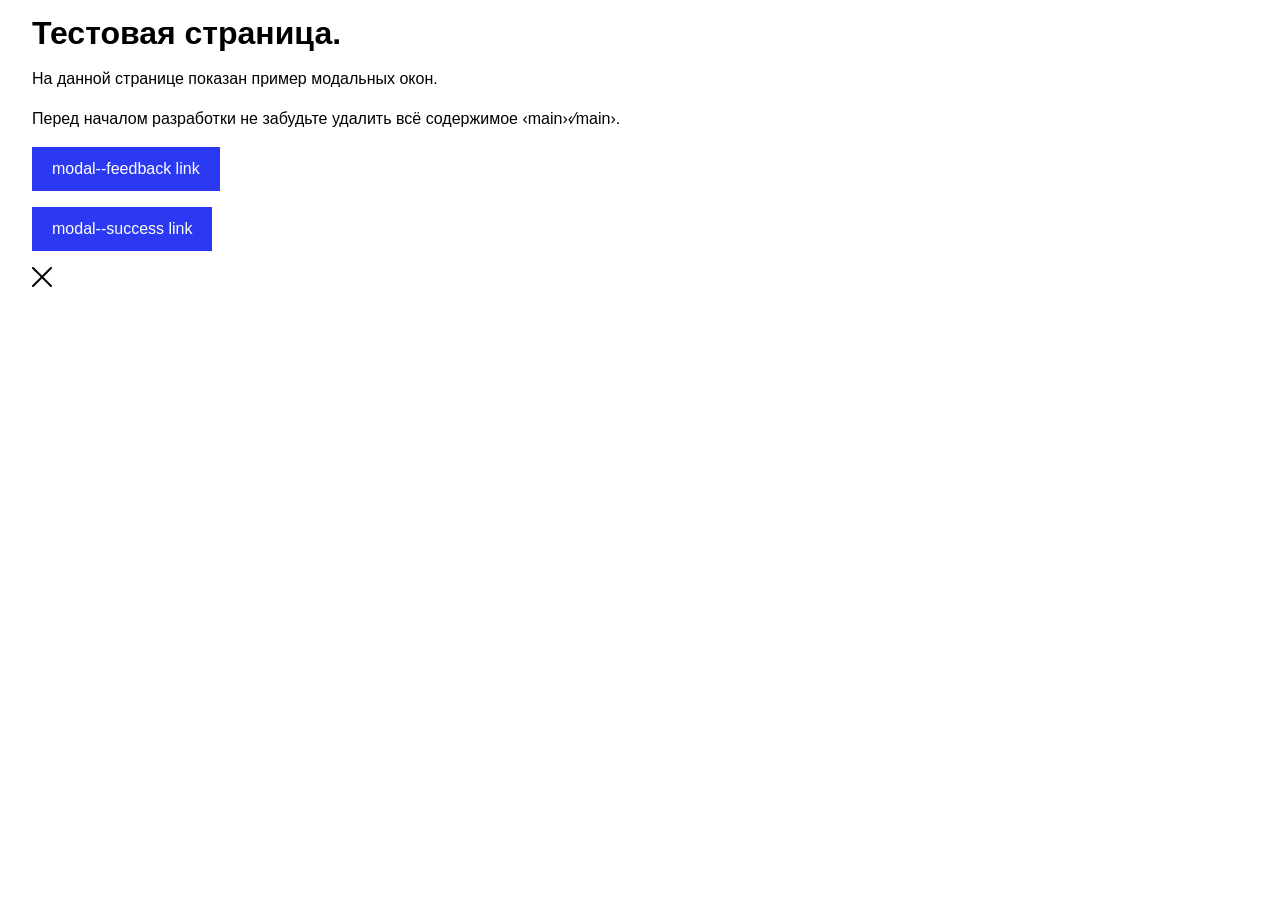
==== index.html @ ef80d6ce "Updates" ====
<!DOCTYPE html>
<html lang="ru">
  <head>
    <meta charset="UTF-8" />
    <meta http-equiv="X-UA-Compatible" content="IE=edge" />
    <meta name="viewport" content="width=device-width, initial-scale=1.0" />
    <meta name="description" content="Описание проекта">
    <title>Печатные платы и комплектующие Service Devices</title>
    <link rel="stylesheet" href="css/style.min.css">
    <link
      rel="preload"
      href="../fonts/roboto-condensed-regular.woff2"
      as="font"
      crossorigin="anonymous"
    >
    <link
      rel="preload"
      href="../fonts/roboto-condensed-bold.woff2"
      as="font"
      crossorigin="anonymous"
    >
    <link
      rel="preload"
      href="../fonts/ptmono-regular.woff2"
      as="font"
      crossorigin="anonymous"
    >
  </head>
  <body>
    <div class="wrapper">
      <header>
        <div class="container"></div>
      </header>
      <main>
        <section class="intro">
          <div class="container">
            <h1>Тестовая страница.</h1>
            <p>На данной странице показан пример модальных окон.</p>
            <p>Перед началом разработки не забудьте удалить всё содержимое &#8249;main&#8250;&#8249;&#8260;main&#8250;.</p>
            <p><a class="btn" href="#" data-open-modal="feedback">modal--feedback link</a></p>
            <p><a class="btn" href="#" data-open-modal="success">modal--success link</a></p>

            <svg
              class="icon-close"
              aria-hidden="true"
              focusable="false"
              width="20"
              height="20"
              viewBox="0 0 20 20"
              fill="currentColor"
              xmlns="http://www.w3.org/2000/svg"
              role="img"
              aria-label="Войти">
              <use href="./img/sprite.svg#icon-close"></use>
            </svg>

          </div>
        </section>
      </main>
      <footer>
        <div class="container"></div>
      </footer>
    </div>

    <!-- Модалки -->
    <div class="modal modal--preload" data-modal="feedback">
      <div class="modal__wrapper">
        <div class="modal__overlay" data-close-modal></div>
        <div class="modal__content">
          <p class="modal__description">Обычная модалка</p>
          <button class="modal__close-btn btn-reset" type="button" aria-label="Закрыть попап" data-close-modal>
            <svg width="15" height="15">
              <use xlink:href="img/sprite.svg#icon-close"></use>
            </svg>
          </button>
        </div>
      </div>
    </div>

    <div class="modal modal--preload modal--fit-content modal--no-scale" data-modal="success">
      <div class="modal__wrapper">
        <div class="modal__overlay" data-close-modal></div>
        <div class="modal__content">
          <p class="modal__description">Размер этой модалки зависит от ширины контента,<br> отключена анимация-скейл</p>
          <button class="modal__close-btn btn-reset" type="button" aria-label="Закрыть попап" data-close-modal>
            <svg width="15" height="15">
              <use xlink:href="img/sprite.svg#icon-close"></use>
            </svg>
          </button>
        </div>
      </div>
    </div>

    <script src="js/vendor.min.js"></script>
    <script src="js/main.min.js"></script>
  </body>
</html>
---- css/style.min.css ----
/*! normalize.css v8.0.1 | MIT License | github.com/necolas/normalize.css */
html{-webkit-text-size-adjust:100%}details,main{display:block}h1{margin:.67em 0;font-size:2em}hr{-webkit-box-sizing:content-box;box-sizing:content-box;height:0;overflow:visible}code,kbd,pre,samp{font-size:1em;font-family:monospace,monospace}a{background-color:transparent;color:#000;text-decoration:none}abbr[title]{-webkit-text-decoration:underline dotted;text-decoration:underline dotted;border-bottom:none}b,strong{font-weight:bolder}small{font-size:80%}sub,sup{position:relative;font-size:75%;line-height:0;vertical-align:baseline}sub{bottom:-.25em}sup{top:-.5em}img{border-style:none}button,input,optgroup,select,textarea{margin:0;font-size:100%;line-height:1.15;font-family:inherit}button,input{overflow:visible}button,select{text-transform:none}[type=button]::-moz-focus-inner,[type=reset]::-moz-focus-inner,[type=submit]::-moz-focus-inner,button::-moz-focus-inner{padding:0;border-style:none}[type=button]:-moz-focusring,[type=reset]:-moz-focusring,[type=submit]:-moz-focusring,button:-moz-focusring{outline:1px dotted ButtonText}fieldset{padding:.35em .75em .625em}legend{display:table;max-width:100%;color:inherit;white-space:normal}progress{vertical-align:baseline}textarea{overflow:auto;resize:none}[type=checkbox],[type=radio],legend{-webkit-box-sizing:border-box;box-sizing:border-box;padding:0}[type=number]::-webkit-inner-spin-button,[type=number]::-webkit-outer-spin-button{height:auto}[type=search]{outline-offset:-2px;-webkit-appearance:textfield}[type=search]::-webkit-search-decoration{-webkit-appearance:none}::-webkit-file-upload-button{font:inherit;-webkit-appearance:button}summary{display:list-item}.custom-select__text br,[hidden],template{display:none}:root{--color-alice-blue:#f2f5f7;--color-alice-blue2:#f2f5f6;--color-alice-blue3:#f8fdff;--color-whisper:#ebebeb;--color-deep-sky-blue:#00b2ff;--color-deep-sky-blue2:#00B3FF;--color-pacific-blue:#019BDF;--color-cerulean:#026593;--color-black-pearl:#041827}@font-face{font-style:normal;font-weight:400;font-family:"";font-display:swap;src:url(../fonts/.woff2) format("woff2")}@font-face{font-family:"Roboto Condensed";font-style:normal;font-weight:400;font-display:swap;src:url(../fonts/roboto-condensed-regular.woff2) format("woff2"),url(../fonts/roboto-condensed-regular.woff) format("woff")}@font-face{font-family:"Roboto Condensed";font-style:normal;font-weight:700;font-display:swap;src:url(../fonts/roboto-condensed-bold.woff2) format("woff2"),url(../fonts/roboto-condensed-bold.woff) format("woff")}@font-face{font-family:"PTMono";font-style:normal;font-weight:400;font-display:swap;src:url(../fonts/ptmono-regular.woff2) format("woff2"),url(../fonts/ptmono-regular.woff) format("woff")}*,::after,::before{-webkit-box-sizing:border-box;box-sizing:border-box}body,html{margin:0;padding:0;min-height:100vh}html{font-style:normal;font-weight:400;font-size:16px;line-height:24px;font-family:"Placeholder","Arial",sans-serif;color:#000;-webkit-font-smoothing:antialiased;-moz-osx-font-smoothing:grayscale;text-rendering:optimizeLegibility}body{width:100%;height:100%;background-color:#fff}img,video{display:block;max-width:100%;height:auto}input:-webkit-autofill{-webkit-box-shadow:inset 0 0 0 1000px #fff;box-shadow:inset 0 0 0 1000px #fff;-webkit-text-fill-color:#000}input,select,textarea{border-radius:0}input::-webkit-input-placeholder,textarea::-webkit-input-placeholder{opacity:1}input::-moz-placeholder,textarea::-moz-placeholder{opacity:1}input:-ms-input-placeholder,textarea:-ms-input-placeholder{opacity:1}input::-ms-input-placeholder,textarea::-ms-input-placeholder{opacity:1}input::placeholder,textarea::placeholder{opacity:1}input:invalid,textarea:invalid{-webkit-box-shadow:none;box-shadow:none}input::-ms-clear,input::-ms-reveal{display:none}input[type=search]::-webkit-search-cancel-button,input[type=search]::-webkit-search-decoration,input[type=search]::-webkit-search-results-button,input[type=search]::-webkit-search-results-decoration{-webkit-appearance:none;appearance:none}input::-webkit-inner-spin-button,input::-webkit-outer-spin-button{margin:0;-webkit-appearance:none;appearance:none}input[type=number]{-webkit-appearance:textfield;-moz-appearance:textfield;appearance:textfield}input:matches([type=email],[type=number],[type=password],[type=search],[type=tel],[type=text],[type=url]),select,textarea{-webkit-appearance:none;-moz-appearance:none;appearance:none}[type=button],[type=reset],[type=submit],button{-webkit-appearance:none;-moz-appearance:none;appearance:none}.wrapper{position:relative;display:-webkit-box;display:-ms-flexbox;display:flex;-webkit-box-orient:vertical;-webkit-box-direction:normal;-ms-flex-direction:column;flex-direction:column;min-height:100vh;min-height:calc(100*var(--vh, 1vh))}.wrapper .footer,.wrapper .header{-ms-flex-negative:0;flex-shrink:0}.wrapper main{-webkit-box-flex:1;-ms-flex-positive:1;flex-grow:1}.rouble{font-family:"Rouble","Arial",sans-serif;text-transform:lowercase!important;font-weight:400!important}.custom-select select,.visually-hidden{position:absolute;width:1px;height:1px;margin:-1px;padding:0;overflow:hidden;white-space:nowrap;border:0;clip:rect(0 0 0 0);-webkit-clip-path:inset(100%);clip-path:inset(100%)}.scroll-lock-ios{position:fixed;overflow:hidden}.scroll-lock{overflow:hidden}.no-scrollbar{-ms-overflow-style:none;scrollbar-width:none}.modal::-webkit-scrollbar,.no-scrollbar::-webkit-scrollbar{display:none}.no-transition{-webkit-transition:none!important;-o-transition:none!important;transition:none!important}.js-focus-visible :focus:not(.focus-visible){outline:0}.container{width:100%;max-width:1920px;margin:0 auto;padding:0 40px}.btn{display:-webkit-inline-box;display:-ms-inline-flexbox;display:inline-flex;padding:10px 20px;color:#fff;background-color:#2c39f2;border:0;cursor:pointer;-webkit-transition:opacity .3s ease;-o-transition:opacity .3s ease;transition:opacity .3s ease}.btn--red{background-color:#ff1553}.btn:disabled{opacity:.5;pointer-events:none}.btn.focus-visible:focus{opacity:.8}.custom-input label,.custom-textarea label,.modal{display:-webkit-box;display:-ms-flexbox;display:flex}.modal{position:fixed;top:0;right:0;bottom:0;left:0;z-index:1000;-webkit-box-orient:vertical;-webkit-box-direction:normal;-ms-flex-direction:column;flex-direction:column;overflow-y:auto;-webkit-overflow-scrolling:touch;background-color:rgba(0,0,0,.8);-webkit-transform:scale(1.2);-ms-transform:scale(1.2);transform:scale(1.2);visibility:hidden;opacity:0;-webkit-transition:opacity .6s cubic-bezier(.55,0,.1,1),visibility .6s cubic-bezier(.55,0,.1,1),-webkit-transform .6s cubic-bezier(.55,0,.1,1);-o-transition:opacity .6s cubic-bezier(.55,0,.1,1),transform .6s cubic-bezier(.55,0,.1,1),visibility .6s cubic-bezier(.55,0,.1,1);transition:opacity .6s cubic-bezier(.55,0,.1,1),transform .6s cubic-bezier(.55,0,.1,1),visibility .6s cubic-bezier(.55,0,.1,1);transition:opacity .6s cubic-bezier(.55,0,.1,1),transform .6s cubic-bezier(.55,0,.1,1),visibility .6s cubic-bezier(.55,0,.1,1),-webkit-transform .6s cubic-bezier(.55,0,.1,1);pointer-events:none;-ms-overflow-style:none;scrollbar-width:none}.modal__wrapper{position:relative;display:-webkit-box;display:-ms-flexbox;display:flex;-ms-flex-negative:0;flex-shrink:0;-webkit-box-pack:center;-ms-flex-pack:center;justify-content:center;-webkit-box-align:center;-ms-flex-align:center;align-items:center;width:100%;min-height:100%;padding:60px 40px}.modal__overlay{position:absolute;top:0;left:0;width:100%;height:100%;cursor:pointer}.modal__content{position:relative;width:600px;padding:40px;background-color:#fff}.modal__close-btn{position:absolute;top:22px;right:22px;z-index:1;width:40px;height:40px;padding:0;background:0 0;border:0;cursor:pointer}.modal--responsive .modal__content{width:100%}.modal--fit-content .modal__content{width:auto}.modal--no-scale{-webkit-transform:none;-ms-transform:none;transform:none}.modal--preload{-webkit-transition:none;-o-transition:none;transition:none}.modal.is-active{-webkit-transform:scale(1);-ms-transform:scale(1);transform:scale(1);visibility:visible;opacity:1;pointer-events:auto}.custom-input,.custom-textarea{position:relative;display:-webkit-box;display:-ms-flexbox;display:flex;width:530px;padding:14px 0 28px}.custom-input label,.custom-textarea label{-webkit-box-align:center;-ms-flex-align:center;align-items:center;width:100%}.custom-input label input,.custom-input label textarea,.custom-textarea label input,.custom-textarea label textarea{-webkit-box-flex:1;-ms-flex-positive:1;flex-grow:1;max-width:300px;min-height:48px;margin-left:auto;padding:10px;border:2px solid rgba(0,0,0,.2);border-radius:5px;outline:0;-webkit-transition:border .3s ease;-o-transition:border .3s ease;transition:border .3s ease}.custom-input label input:hover,.custom-input label textarea:hover,.custom-textarea label input:hover,.custom-textarea label textarea:hover{border:2px solid rgba(0,0,0,.5)}.custom-input label input:focus,.custom-input label textarea:focus,.custom-textarea label input:focus,.custom-textarea label textarea:focus{border:2px solid rgba(0,0,0,.8)}.custom-input__error,.custom-textarea__error{position:absolute;right:0;bottom:35px;color:#ff1553;opacity:0;-webkit-transition:opacity .3s ease;-o-transition:opacity .3s ease;transition:opacity .3s ease}.custom-input.is-invalid input,.custom-input.is-invalid textarea,.custom-textarea.is-invalid input,.custom-textarea.is-invalid textarea{border:2px solid #ff1553}.custom-input.is-invalid input:focus,.custom-input.is-invalid input:hover,.custom-input.is-invalid textarea:focus,.custom-input.is-invalid textarea:hover,.custom-textarea.is-invalid input:focus,.custom-textarea.is-invalid input:hover,.custom-textarea.is-invalid textarea:focus,.custom-textarea.is-invalid textarea:hover{border:2px solid rgba(255,21,83,.5)}.custom-input.is-valid input,.custom-textarea.is-valid input{border:2px solid #22b259}.custom-input.is-valid input:focus,.custom-input.is-valid input:hover,.custom-textarea.is-valid input:focus,.custom-textarea.is-valid input:hover{border:2px solid rgba(34,178,89,.5)}.custom-input .input-message,.custom-textarea .input-message{position:absolute;right:0;bottom:-5px}.custom-input .input-message.is-invalid,.custom-textarea .input-message.is-invalid{color:red}.custom-input .input-message.is-valid,.custom-textarea .input-message.is-valid{color:#15ab07}.custom-toggle{position:relative;font-size:18px;line-height:27px;font-weight:300;display:-webkit-box;display:-ms-flexbox;display:flex;width:500px;padding:14px 0 10px 36px}.custom-toggle:last-of-type{padding:14px 0 58px 36px}.custom-toggle input{position:absolute;width:1px;height:1px;margin:-1px;clip:rect(0 0 0 0)}.custom-toggle label{position:relative;padding-left:52px;cursor:pointer}.custom-toggle label span{margin-bottom:0;margin-left:0}.custom-toggle--checkbox .custom-toggle__icon,.custom-toggle--radio .custom-toggle__icon{position:absolute;top:0;left:0;width:28px;height:28px;border:1.5px solid #2c39f2;-webkit-transition:border .3s ease;-o-transition:border .3s ease;transition:border .3s ease}.custom-toggle--checkbox .custom-toggle__icon::before,.custom-toggle--radio .custom-toggle__icon::before{content:"";position:absolute;top:50%;left:50%;width:20px;height:20px;-webkit-transform:translate(-50%,-50%);-ms-transform:translate(-50%,-50%);transform:translate(-50%,-50%)}.custom-toggle--checkbox .custom-toggle__icon::before{background-color:transparent;-webkit-transition:background-color .3s ease;-o-transition:background-color .3s ease;transition:background-color .3s ease}.custom-toggle--radio .custom-toggle__icon{border:1px solid #2c39f2;border-radius:50%}.custom-toggle--radio .custom-toggle__icon::before{color:transparent;border-radius:50%;-webkit-transition:color .3s ease;-o-transition:color .3s ease;transition:color .3s ease}.custom-toggle input:checked+.custom-toggle__icon{border:1.5px solid #2c39f2}.custom-toggle input:checked+.custom-toggle__icon::before{background-color:#2c39f2}.custom-toggle.is-invalid label span{color:#ff1553}.custom-toggle .input-message{position:absolute;right:0;bottom:-5px}.custom-toggle .input-message.is-invalid{color:red}.custom-toggle .input-message.is-valid{color:#15ab07}.custom-select{position:relative;width:300px;padding:14px 0 28px;margin:0 0 44px}.custom-select__label,.custom-select__placeholder{position:absolute;top:50%;left:10px;-webkit-transform:translateY(-50%);-ms-transform:translateY(-50%);transform:translateY(-50%);-webkit-transition:opacity .3s ease,-webkit-transform .3s ease;-o-transition:transform .3s ease,opacity .3s ease;transition:transform .3s ease,opacity .3s ease;transition:transform .3s ease,opacity .3s ease,-webkit-transform .3s ease;pointer-events:none}.custom-select__button{display:-webkit-box;display:-ms-flexbox;display:flex;-webkit-box-align:center;-ms-flex-align:center;align-items:center;width:100%;height:48px;padding:5px 10px;background-color:transparent;border:2px solid rgba(0,0,0,.2);border-radius:5px;outline:0;cursor:pointer;-webkit-transition:border .3s ease;-o-transition:border .3s ease;transition:border .3s ease}.custom-select__button:hover{border:2px solid rgba(0,0,0,.5)}.custom-select__button:focus{border:2px solid rgba(0,0,0,.8)}.custom-select__button:disabled{pointer-events:none;opacity:.3}.custom-select__list{position:absolute;bottom:10px;z-index:1;width:100%;max-height:100px;margin:0;padding:0;overflow-y:auto;list-style:none;background-color:#fff;border:2px solid #000;-webkit-transform:translateY(100%);-ms-transform:translateY(100%);transform:translateY(100%);visibility:hidden;opacity:0;-webkit-transition:visibility .3s ease,opacity .3s ease;-o-transition:visibility .3s ease,opacity .3s ease;transition:visibility .3s ease,opacity .3s ease}.custom-select__item{padding:5px;outline:0;cursor:pointer;-webkit-transition:background-color .3s ease;-o-transition:background-color .3s ease;transition:background-color .3s ease}.custom-select__item[aria-selected=true]{background-color:rgba(0,0,0,.2)}.custom-select__item[aria-selected=true].focus-visible:focus{background-color:rgba(0,0,0,.2)}.custom-select__item.focus-visible:focus{background-color:rgba(0,0,0,.4)}.custom-select__error{position:absolute;bottom:-15px;left:0;color:#ff1553;opacity:0;-webkit-transition:opacity .1s ease;-o-transition:opacity .1s ease;transition:opacity .1s ease}.custom-select__text{font-size:20px;line-height:24px;-ms-flex-negative:0;flex-shrink:0;width:80%;overflow:hidden;text-align:left;white-space:nowrap;-o-text-overflow:ellipsis;text-overflow:ellipsis;opacity:0;-webkit-transition:opacity .3s ease .1s;-o-transition:opacity .3s ease .1s;transition:opacity .3s ease .1s}.custom-select__icon{-ms-flex-negative:0;flex-shrink:0;width:20px;height:10px;margin-left:auto;background-color:#000;-webkit-transition:-webkit-transform .3s ease;-o-transition:transform .3s ease;transition:transform .3s ease;transition:transform .3s ease,-webkit-transform .3s ease;-webkit-clip-path:polygon(100% 0,100% 20%,50% 100%,0 20%,0 0,50% 80%);clip-path:polygon(100% 0,100% 20%,50% 100%,0 20%,0 0,50% 80%)}.custom-select.is-disabled{pointer-events:none}.custom-select.is-disabled .custom-select__list{display:none}.custom-select.open-up .custom-select__list{bottom:auto;top:0;-webkit-transform:translateY(calc(-100% + 10px));-ms-transform:translateY(calc(-100% + 10px));transform:translateY(calc(-100% + 10px))}.custom-select.is-open .custom-select__list{visibility:visible;opacity:1}.custom-select.is-open .custom-select__icon{-webkit-transform:rotate(180deg);-ms-transform:rotate(180deg);transform:rotate(180deg)}.custom-select.is-open .custom-select__label{opacity:0}.custom-select.not-empty .custom-select__text{opacity:1}.custom-select.not-empty .custom-select__label,.custom-select.not-empty .custom-select__placeholder{opacity:0}.custom-select.is-invalid .custom-select__error{opacity:1}.custom-select.is-invalid .custom-select__button{border:2px solid #ff1553}.custom-select.is-invalid .custom-select__button:focus,.custom-select.is-invalid .custom-select__button:hover{border:2px solid rgba(255,21,83,.5)}.custom-select--placeholder .custom-select__label,.custom-select.slide-up.is-open .custom-select__label,.custom-select.slide-up.not-empty .custom-select__label{-webkit-transform:translateY(calc(-50% - 40px));-ms-transform:translateY(calc(-50% - 40px));transform:translateY(calc(-50% - 40px));opacity:1}.custom-select--placeholder.is-open .custom-select__label,.custom-select--placeholder.not-empty .custom-select__label,.custom-select.slide-up.is-open .custom-select__text,.custom-select.slide-up.not-empty .custom-select__text{opacity:1}.custom-select .input-message{position:absolute;right:0;bottom:-5px}.custom-select .input-message.is-invalid{color:red}.custom-select .input-message.is-valid{color:#15ab07}@media (max-width:1439px){.container{padding:0 32px}}@media (max-width:1023px){.container{padding:0 24px}}@media (max-width:767px){.container{padding:0 16px}.modal__wrapper{padding:60px 16px}.modal__content{width:100%;padding:20px}.modal--fit-content .modal__content{width:100%}}@media screen and (max-width:767px){.custom-input,.custom-textarea{padding:4px 0 48px;width:100%}.custom-input label,.custom-textarea label{-webkit-box-align:start;-ms-flex-align:start;align-items:flex-start;-webkit-box-orient:vertical;-webkit-box-direction:normal;-ms-flex-direction:column;flex-direction:column}.custom-input label input,.custom-input label textarea,.custom-textarea label input,.custom-textarea label textarea{max-width:unset;width:100%}.custom-input__label,.custom-textarea__label{margin:0 0 18px}.custom-input__error,.custom-textarea__error{bottom:20px}.custom-toggle{padding:14px 0 10px;width:100%}.custom-toggle:last-of-type{padding:14px 0 58px}.custom-select{padding:4px 0 14px;width:100%}.custom-select__label,.custom-select__placeholder{-webkit-transform:translateY(calc(-50% - 5px));-ms-transform:translateY(calc(-50% - 5px));transform:translateY(calc(-50% - 5px))}}@media (hover:hover){.btn:hover:not(.focus-visible){opacity:.8}.custom-select__item[aria-selected=true]:hover:not(.focus-visible){background-color:rgba(0,0,0,.2)}.custom-select__item:hover:not(.focus-visible){background-color:rgba(0,0,0,.4)}}
/*# sourceMappingURL=style.min.css.map */
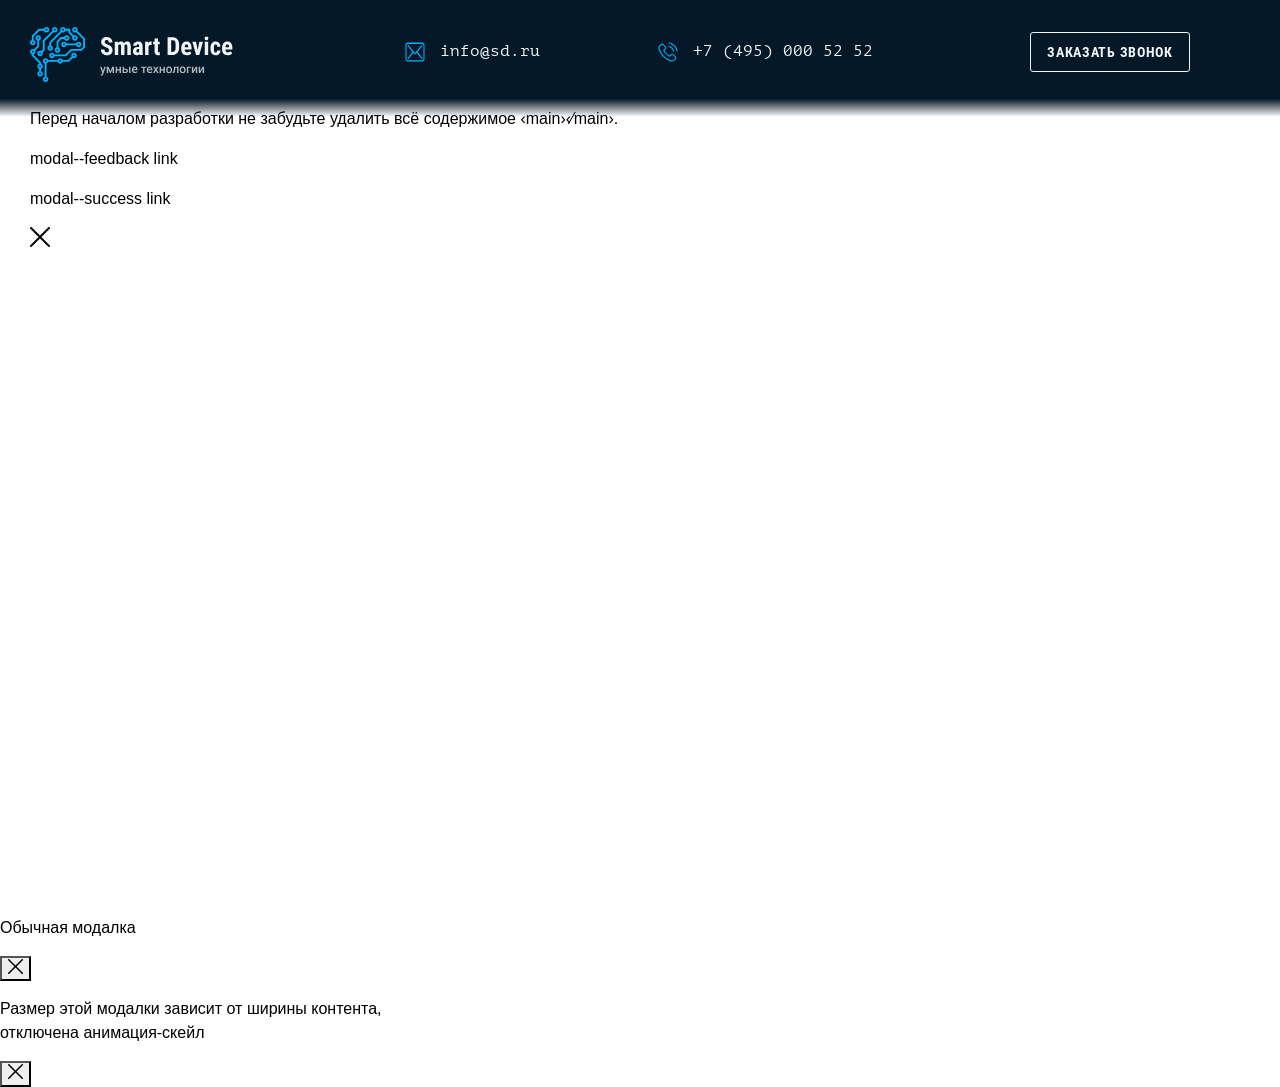
==== commit d8242d9f: "Updates" ====
--- a/index.html
+++ b/index.html
@@ -1,9 +1,9 @@
 <!DOCTYPE html>
 <html lang="ru">
   <head>
-    <meta charset="UTF-8" />
-    <meta http-equiv="X-UA-Compatible" content="IE=edge" />
-    <meta name="viewport" content="width=device-width, initial-scale=1.0" />
+    <meta charset="UTF-8" >
+    <meta http-equiv="X-UA-Compatible" content="IE=edge" >
+    <meta name="viewport" content="width=device-width, initial-scale=1.0" >
     <meta name="description" content="Описание проекта">
     <title>Печатные платы и комплектующие Service Devices</title>
     <link rel="stylesheet" href="css/style.min.css">
@@ -28,9 +28,46 @@
   </head>
   <body>
     <div class="wrapper">
-      <header>
-        <div class="container"></div>
+      <header class="header">
+        <div class="header__wrapper container">
+          <a class="header__logo-link" href="index.html">
+            <picture>
+              <source media="(min-width: 768px)" srcset="./img/logo/logo-tablet.svg">
+              <img class="header__image" src="./img/logo/logo-mobile.svg" width="35" height="35" alt="Логотип компании электронных комплектующих Smart Device.">
+            </picture>
+          </a>
+
+          <nav class="header__menu menu">
+            <ul class="menu__list">
+              <li class="menu__item">
+                <a class="menu__link link link--header" href="mailto:info@sd.ru">
+                  <svg class="menu__icon-email" width="20" height="20">
+                    <use xlink:href="img/sprite.svg#icon-email"></use>
+                  </svg>
+
+                  <span class="menu__link-text">info@sd.ru</span>
+                </a>
+              </li>
+              <li class="menu__item">
+                <a class="menu__link link link--header" href="tel:+7(495)0005252">
+                  <svg class="menu__icon-phone" width="20" height="20">
+                    <use xlink:href="img/sprite.svg#icon-phone"></use>
+                  </svg>
+
+                  <span class="menu__link-text">+7 (495) 000 52 52</span>
+                </a>
+              </li>
+            </ul>
+          </nav>
+
+          <button class="header__button button button--header" type="button">
+            <span class="header__button-text">Заказать звонок</span>
+          </button>
+        </div>
       </header>
+
+
+
       <main>
         <section class="intro">
           <div class="container">
--- a/css/style.min.css
+++ b/css/style.min.css
@@ -1,3 +1,3 @@
 /*! normalize.css v8.0.1 | MIT License | github.com/necolas/normalize.css */
-html{-webkit-text-size-adjust:100%}details,main{display:block}h1{margin:.67em 0;font-size:2em}hr{-webkit-box-sizing:content-box;box-sizing:content-box;height:0;overflow:visible}code,kbd,pre,samp{font-size:1em;font-family:monospace,monospace}a{background-color:transparent;color:#000;text-decoration:none}abbr[title]{-webkit-text-decoration:underline dotted;text-decoration:underline dotted;border-bottom:none}b,strong{font-weight:bolder}small{font-size:80%}sub,sup{position:relative;font-size:75%;line-height:0;vertical-align:baseline}sub{bottom:-.25em}sup{top:-.5em}img{border-style:none}button,input,optgroup,select,textarea{margin:0;font-size:100%;line-height:1.15;font-family:inherit}button,input{overflow:visible}button,select{text-transform:none}[type=button]::-moz-focus-inner,[type=reset]::-moz-focus-inner,[type=submit]::-moz-focus-inner,button::-moz-focus-inner{padding:0;border-style:none}[type=button]:-moz-focusring,[type=reset]:-moz-focusring,[type=submit]:-moz-focusring,button:-moz-focusring{outline:1px dotted ButtonText}fieldset{padding:.35em .75em .625em}legend{display:table;max-width:100%;color:inherit;white-space:normal}progress{vertical-align:baseline}textarea{overflow:auto;resize:none}[type=checkbox],[type=radio],legend{-webkit-box-sizing:border-box;box-sizing:border-box;padding:0}[type=number]::-webkit-inner-spin-button,[type=number]::-webkit-outer-spin-button{height:auto}[type=search]{outline-offset:-2px;-webkit-appearance:textfield}[type=search]::-webkit-search-decoration{-webkit-appearance:none}::-webkit-file-upload-button{font:inherit;-webkit-appearance:button}summary{display:list-item}.custom-select__text br,[hidden],template{display:none}:root{--color-alice-blue:#f2f5f7;--color-alice-blue2:#f2f5f6;--color-alice-blue3:#f8fdff;--color-whisper:#ebebeb;--color-deep-sky-blue:#00b2ff;--color-deep-sky-blue2:#00B3FF;--color-pacific-blue:#019BDF;--color-cerulean:#026593;--color-black-pearl:#041827}@font-face{font-style:normal;font-weight:400;font-family:"";font-display:swap;src:url(../fonts/.woff2) format("woff2")}@font-face{font-family:"Roboto Condensed";font-style:normal;font-weight:400;font-display:swap;src:url(../fonts/roboto-condensed-regular.woff2) format("woff2"),url(../fonts/roboto-condensed-regular.woff) format("woff")}@font-face{font-family:"Roboto Condensed";font-style:normal;font-weight:700;font-display:swap;src:url(../fonts/roboto-condensed-bold.woff2) format("woff2"),url(../fonts/roboto-condensed-bold.woff) format("woff")}@font-face{font-family:"PTMono";font-style:normal;font-weight:400;font-display:swap;src:url(../fonts/ptmono-regular.woff2) format("woff2"),url(../fonts/ptmono-regular.woff) format("woff")}*,::after,::before{-webkit-box-sizing:border-box;box-sizing:border-box}body,html{margin:0;padding:0;min-height:100vh}html{font-style:normal;font-weight:400;font-size:16px;line-height:24px;font-family:"Placeholder","Arial",sans-serif;color:#000;-webkit-font-smoothing:antialiased;-moz-osx-font-smoothing:grayscale;text-rendering:optimizeLegibility}body{width:100%;height:100%;background-color:#fff}img,video{display:block;max-width:100%;height:auto}input:-webkit-autofill{-webkit-box-shadow:inset 0 0 0 1000px #fff;box-shadow:inset 0 0 0 1000px #fff;-webkit-text-fill-color:#000}input,select,textarea{border-radius:0}input::-webkit-input-placeholder,textarea::-webkit-input-placeholder{opacity:1}input::-moz-placeholder,textarea::-moz-placeholder{opacity:1}input:-ms-input-placeholder,textarea:-ms-input-placeholder{opacity:1}input::-ms-input-placeholder,textarea::-ms-input-placeholder{opacity:1}input::placeholder,textarea::placeholder{opacity:1}input:invalid,textarea:invalid{-webkit-box-shadow:none;box-shadow:none}input::-ms-clear,input::-ms-reveal{display:none}input[type=search]::-webkit-search-cancel-button,input[type=search]::-webkit-search-decoration,input[type=search]::-webkit-search-results-button,input[type=search]::-webkit-search-results-decoration{-webkit-appearance:none;appearance:none}input::-webkit-inner-spin-button,input::-webkit-outer-spin-button{margin:0;-webkit-appearance:none;appearance:none}input[type=number]{-webkit-appearance:textfield;-moz-appearance:textfield;appearance:textfield}input:matches([type=email],[type=number],[type=password],[type=search],[type=tel],[type=text],[type=url]),select,textarea{-webkit-appearance:none;-moz-appearance:none;appearance:none}[type=button],[type=reset],[type=submit],button{-webkit-appearance:none;-moz-appearance:none;appearance:none}.wrapper{position:relative;display:-webkit-box;display:-ms-flexbox;display:flex;-webkit-box-orient:vertical;-webkit-box-direction:normal;-ms-flex-direction:column;flex-direction:column;min-height:100vh;min-height:calc(100*var(--vh, 1vh))}.wrapper .footer,.wrapper .header{-ms-flex-negative:0;flex-shrink:0}.wrapper main{-webkit-box-flex:1;-ms-flex-positive:1;flex-grow:1}.rouble{font-family:"Rouble","Arial",sans-serif;text-transform:lowercase!important;font-weight:400!important}.custom-select select,.visually-hidden{position:absolute;width:1px;height:1px;margin:-1px;padding:0;overflow:hidden;white-space:nowrap;border:0;clip:rect(0 0 0 0);-webkit-clip-path:inset(100%);clip-path:inset(100%)}.scroll-lock-ios{position:fixed;overflow:hidden}.scroll-lock{overflow:hidden}.no-scrollbar{-ms-overflow-style:none;scrollbar-width:none}.modal::-webkit-scrollbar,.no-scrollbar::-webkit-scrollbar{display:none}.no-transition{-webkit-transition:none!important;-o-transition:none!important;transition:none!important}.js-focus-visible :focus:not(.focus-visible){outline:0}.container{width:100%;max-width:1920px;margin:0 auto;padding:0 40px}.btn{display:-webkit-inline-box;display:-ms-inline-flexbox;display:inline-flex;padding:10px 20px;color:#fff;background-color:#2c39f2;border:0;cursor:pointer;-webkit-transition:opacity .3s ease;-o-transition:opacity .3s ease;transition:opacity .3s ease}.btn--red{background-color:#ff1553}.btn:disabled{opacity:.5;pointer-events:none}.btn.focus-visible:focus{opacity:.8}.custom-input label,.custom-textarea label,.modal{display:-webkit-box;display:-ms-flexbox;display:flex}.modal{position:fixed;top:0;right:0;bottom:0;left:0;z-index:1000;-webkit-box-orient:vertical;-webkit-box-direction:normal;-ms-flex-direction:column;flex-direction:column;overflow-y:auto;-webkit-overflow-scrolling:touch;background-color:rgba(0,0,0,.8);-webkit-transform:scale(1.2);-ms-transform:scale(1.2);transform:scale(1.2);visibility:hidden;opacity:0;-webkit-transition:opacity .6s cubic-bezier(.55,0,.1,1),visibility .6s cubic-bezier(.55,0,.1,1),-webkit-transform .6s cubic-bezier(.55,0,.1,1);-o-transition:opacity .6s cubic-bezier(.55,0,.1,1),transform .6s cubic-bezier(.55,0,.1,1),visibility .6s cubic-bezier(.55,0,.1,1);transition:opacity .6s cubic-bezier(.55,0,.1,1),transform .6s cubic-bezier(.55,0,.1,1),visibility .6s cubic-bezier(.55,0,.1,1);transition:opacity .6s cubic-bezier(.55,0,.1,1),transform .6s cubic-bezier(.55,0,.1,1),visibility .6s cubic-bezier(.55,0,.1,1),-webkit-transform .6s cubic-bezier(.55,0,.1,1);pointer-events:none;-ms-overflow-style:none;scrollbar-width:none}.modal__wrapper{position:relative;display:-webkit-box;display:-ms-flexbox;display:flex;-ms-flex-negative:0;flex-shrink:0;-webkit-box-pack:center;-ms-flex-pack:center;justify-content:center;-webkit-box-align:center;-ms-flex-align:center;align-items:center;width:100%;min-height:100%;padding:60px 40px}.modal__overlay{position:absolute;top:0;left:0;width:100%;height:100%;cursor:pointer}.modal__content{position:relative;width:600px;padding:40px;background-color:#fff}.modal__close-btn{position:absolute;top:22px;right:22px;z-index:1;width:40px;height:40px;padding:0;background:0 0;border:0;cursor:pointer}.modal--responsive .modal__content{width:100%}.modal--fit-content .modal__content{width:auto}.modal--no-scale{-webkit-transform:none;-ms-transform:none;transform:none}.modal--preload{-webkit-transition:none;-o-transition:none;transition:none}.modal.is-active{-webkit-transform:scale(1);-ms-transform:scale(1);transform:scale(1);visibility:visible;opacity:1;pointer-events:auto}.custom-input,.custom-textarea{position:relative;display:-webkit-box;display:-ms-flexbox;display:flex;width:530px;padding:14px 0 28px}.custom-input label,.custom-textarea label{-webkit-box-align:center;-ms-flex-align:center;align-items:center;width:100%}.custom-input label input,.custom-input label textarea,.custom-textarea label input,.custom-textarea label textarea{-webkit-box-flex:1;-ms-flex-positive:1;flex-grow:1;max-width:300px;min-height:48px;margin-left:auto;padding:10px;border:2px solid rgba(0,0,0,.2);border-radius:5px;outline:0;-webkit-transition:border .3s ease;-o-transition:border .3s ease;transition:border .3s ease}.custom-input label input:hover,.custom-input label textarea:hover,.custom-textarea label input:hover,.custom-textarea label textarea:hover{border:2px solid rgba(0,0,0,.5)}.custom-input label input:focus,.custom-input label textarea:focus,.custom-textarea label input:focus,.custom-textarea label textarea:focus{border:2px solid rgba(0,0,0,.8)}.custom-input__error,.custom-textarea__error{position:absolute;right:0;bottom:35px;color:#ff1553;opacity:0;-webkit-transition:opacity .3s ease;-o-transition:opacity .3s ease;transition:opacity .3s ease}.custom-input.is-invalid input,.custom-input.is-invalid textarea,.custom-textarea.is-invalid input,.custom-textarea.is-invalid textarea{border:2px solid #ff1553}.custom-input.is-invalid input:focus,.custom-input.is-invalid input:hover,.custom-input.is-invalid textarea:focus,.custom-input.is-invalid textarea:hover,.custom-textarea.is-invalid input:focus,.custom-textarea.is-invalid input:hover,.custom-textarea.is-invalid textarea:focus,.custom-textarea.is-invalid textarea:hover{border:2px solid rgba(255,21,83,.5)}.custom-input.is-valid input,.custom-textarea.is-valid input{border:2px solid #22b259}.custom-input.is-valid input:focus,.custom-input.is-valid input:hover,.custom-textarea.is-valid input:focus,.custom-textarea.is-valid input:hover{border:2px solid rgba(34,178,89,.5)}.custom-input .input-message,.custom-textarea .input-message{position:absolute;right:0;bottom:-5px}.custom-input .input-message.is-invalid,.custom-textarea .input-message.is-invalid{color:red}.custom-input .input-message.is-valid,.custom-textarea .input-message.is-valid{color:#15ab07}.custom-toggle{position:relative;font-size:18px;line-height:27px;font-weight:300;display:-webkit-box;display:-ms-flexbox;display:flex;width:500px;padding:14px 0 10px 36px}.custom-toggle:last-of-type{padding:14px 0 58px 36px}.custom-toggle input{position:absolute;width:1px;height:1px;margin:-1px;clip:rect(0 0 0 0)}.custom-toggle label{position:relative;padding-left:52px;cursor:pointer}.custom-toggle label span{margin-bottom:0;margin-left:0}.custom-toggle--checkbox .custom-toggle__icon,.custom-toggle--radio .custom-toggle__icon{position:absolute;top:0;left:0;width:28px;height:28px;border:1.5px solid #2c39f2;-webkit-transition:border .3s ease;-o-transition:border .3s ease;transition:border .3s ease}.custom-toggle--checkbox .custom-toggle__icon::before,.custom-toggle--radio .custom-toggle__icon::before{content:"";position:absolute;top:50%;left:50%;width:20px;height:20px;-webkit-transform:translate(-50%,-50%);-ms-transform:translate(-50%,-50%);transform:translate(-50%,-50%)}.custom-toggle--checkbox .custom-toggle__icon::before{background-color:transparent;-webkit-transition:background-color .3s ease;-o-transition:background-color .3s ease;transition:background-color .3s ease}.custom-toggle--radio .custom-toggle__icon{border:1px solid #2c39f2;border-radius:50%}.custom-toggle--radio .custom-toggle__icon::before{color:transparent;border-radius:50%;-webkit-transition:color .3s ease;-o-transition:color .3s ease;transition:color .3s ease}.custom-toggle input:checked+.custom-toggle__icon{border:1.5px solid #2c39f2}.custom-toggle input:checked+.custom-toggle__icon::before{background-color:#2c39f2}.custom-toggle.is-invalid label span{color:#ff1553}.custom-toggle .input-message{position:absolute;right:0;bottom:-5px}.custom-toggle .input-message.is-invalid{color:red}.custom-toggle .input-message.is-valid{color:#15ab07}.custom-select{position:relative;width:300px;padding:14px 0 28px;margin:0 0 44px}.custom-select__label,.custom-select__placeholder{position:absolute;top:50%;left:10px;-webkit-transform:translateY(-50%);-ms-transform:translateY(-50%);transform:translateY(-50%);-webkit-transition:opacity .3s ease,-webkit-transform .3s ease;-o-transition:transform .3s ease,opacity .3s ease;transition:transform .3s ease,opacity .3s ease;transition:transform .3s ease,opacity .3s ease,-webkit-transform .3s ease;pointer-events:none}.custom-select__button{display:-webkit-box;display:-ms-flexbox;display:flex;-webkit-box-align:center;-ms-flex-align:center;align-items:center;width:100%;height:48px;padding:5px 10px;background-color:transparent;border:2px solid rgba(0,0,0,.2);border-radius:5px;outline:0;cursor:pointer;-webkit-transition:border .3s ease;-o-transition:border .3s ease;transition:border .3s ease}.custom-select__button:hover{border:2px solid rgba(0,0,0,.5)}.custom-select__button:focus{border:2px solid rgba(0,0,0,.8)}.custom-select__button:disabled{pointer-events:none;opacity:.3}.custom-select__list{position:absolute;bottom:10px;z-index:1;width:100%;max-height:100px;margin:0;padding:0;overflow-y:auto;list-style:none;background-color:#fff;border:2px solid #000;-webkit-transform:translateY(100%);-ms-transform:translateY(100%);transform:translateY(100%);visibility:hidden;opacity:0;-webkit-transition:visibility .3s ease,opacity .3s ease;-o-transition:visibility .3s ease,opacity .3s ease;transition:visibility .3s ease,opacity .3s ease}.custom-select__item{padding:5px;outline:0;cursor:pointer;-webkit-transition:background-color .3s ease;-o-transition:background-color .3s ease;transition:background-color .3s ease}.custom-select__item[aria-selected=true]{background-color:rgba(0,0,0,.2)}.custom-select__item[aria-selected=true].focus-visible:focus{background-color:rgba(0,0,0,.2)}.custom-select__item.focus-visible:focus{background-color:rgba(0,0,0,.4)}.custom-select__error{position:absolute;bottom:-15px;left:0;color:#ff1553;opacity:0;-webkit-transition:opacity .1s ease;-o-transition:opacity .1s ease;transition:opacity .1s ease}.custom-select__text{font-size:20px;line-height:24px;-ms-flex-negative:0;flex-shrink:0;width:80%;overflow:hidden;text-align:left;white-space:nowrap;-o-text-overflow:ellipsis;text-overflow:ellipsis;opacity:0;-webkit-transition:opacity .3s ease .1s;-o-transition:opacity .3s ease .1s;transition:opacity .3s ease .1s}.custom-select__icon{-ms-flex-negative:0;flex-shrink:0;width:20px;height:10px;margin-left:auto;background-color:#000;-webkit-transition:-webkit-transform .3s ease;-o-transition:transform .3s ease;transition:transform .3s ease;transition:transform .3s ease,-webkit-transform .3s ease;-webkit-clip-path:polygon(100% 0,100% 20%,50% 100%,0 20%,0 0,50% 80%);clip-path:polygon(100% 0,100% 20%,50% 100%,0 20%,0 0,50% 80%)}.custom-select.is-disabled{pointer-events:none}.custom-select.is-disabled .custom-select__list{display:none}.custom-select.open-up .custom-select__list{bottom:auto;top:0;-webkit-transform:translateY(calc(-100% + 10px));-ms-transform:translateY(calc(-100% + 10px));transform:translateY(calc(-100% + 10px))}.custom-select.is-open .custom-select__list{visibility:visible;opacity:1}.custom-select.is-open .custom-select__icon{-webkit-transform:rotate(180deg);-ms-transform:rotate(180deg);transform:rotate(180deg)}.custom-select.is-open .custom-select__label{opacity:0}.custom-select.not-empty .custom-select__text{opacity:1}.custom-select.not-empty .custom-select__label,.custom-select.not-empty .custom-select__placeholder{opacity:0}.custom-select.is-invalid .custom-select__error{opacity:1}.custom-select.is-invalid .custom-select__button{border:2px solid #ff1553}.custom-select.is-invalid .custom-select__button:focus,.custom-select.is-invalid .custom-select__button:hover{border:2px solid rgba(255,21,83,.5)}.custom-select--placeholder .custom-select__label,.custom-select.slide-up.is-open .custom-select__label,.custom-select.slide-up.not-empty .custom-select__label{-webkit-transform:translateY(calc(-50% - 40px));-ms-transform:translateY(calc(-50% - 40px));transform:translateY(calc(-50% - 40px));opacity:1}.custom-select--placeholder.is-open .custom-select__label,.custom-select--placeholder.not-empty .custom-select__label,.custom-select.slide-up.is-open .custom-select__text,.custom-select.slide-up.not-empty .custom-select__text{opacity:1}.custom-select .input-message{position:absolute;right:0;bottom:-5px}.custom-select .input-message.is-invalid{color:red}.custom-select .input-message.is-valid{color:#15ab07}@media (max-width:1439px){.container{padding:0 32px}}@media (max-width:1023px){.container{padding:0 24px}}@media (max-width:767px){.container{padding:0 16px}.modal__wrapper{padding:60px 16px}.modal__content{width:100%;padding:20px}.modal--fit-content .modal__content{width:100%}}@media screen and (max-width:767px){.custom-input,.custom-textarea{padding:4px 0 48px;width:100%}.custom-input label,.custom-textarea label{-webkit-box-align:start;-ms-flex-align:start;align-items:flex-start;-webkit-box-orient:vertical;-webkit-box-direction:normal;-ms-flex-direction:column;flex-direction:column}.custom-input label input,.custom-input label textarea,.custom-textarea label input,.custom-textarea label textarea{max-width:unset;width:100%}.custom-input__label,.custom-textarea__label{margin:0 0 18px}.custom-input__error,.custom-textarea__error{bottom:20px}.custom-toggle{padding:14px 0 10px;width:100%}.custom-toggle:last-of-type{padding:14px 0 58px}.custom-select{padding:4px 0 14px;width:100%}.custom-select__label,.custom-select__placeholder{-webkit-transform:translateY(calc(-50% - 5px));-ms-transform:translateY(calc(-50% - 5px));transform:translateY(calc(-50% - 5px))}}@media (hover:hover){.btn:hover:not(.focus-visible){opacity:.8}.custom-select__item[aria-selected=true]:hover:not(.focus-visible){background-color:rgba(0,0,0,.2)}.custom-select__item:hover:not(.focus-visible){background-color:rgba(0,0,0,.4)}}
+html{-webkit-text-size-adjust:100%}details,main{display:block}h1{margin:.67em 0;font-size:2em}hr{-webkit-box-sizing:content-box;box-sizing:content-box;height:0;overflow:visible}code,kbd,pre,samp{font-size:1em;font-family:monospace,monospace}a{background-color:transparent;color:#000;text-decoration:none}abbr[title]{-webkit-text-decoration:underline dotted;text-decoration:underline dotted;border-bottom:none}b,strong{font-weight:bolder}small{font-size:80%}sub,sup{position:relative;font-size:75%;line-height:0;vertical-align:baseline}sub{bottom:-.25em}sup{top:-.5em}img{border-style:none}button,input,optgroup,select,textarea{margin:0;font-size:100%;line-height:1.15;font-family:inherit}button,input{overflow:visible}button,select{text-transform:none}[type=button]::-moz-focus-inner,[type=reset]::-moz-focus-inner,[type=submit]::-moz-focus-inner,button::-moz-focus-inner{padding:0;border-style:none}[type=button]:-moz-focusring,[type=reset]:-moz-focusring,[type=submit]:-moz-focusring,button:-moz-focusring{outline:1px dotted ButtonText}fieldset{padding:.35em .75em .625em}legend{display:table;max-width:100%;color:inherit;white-space:normal}progress{vertical-align:baseline}textarea{overflow:auto;resize:none}[type=checkbox],[type=radio],legend{-webkit-box-sizing:border-box;box-sizing:border-box;padding:0}[type=number]::-webkit-inner-spin-button,[type=number]::-webkit-outer-spin-button{height:auto}[type=search]{outline-offset:-2px;-webkit-appearance:textfield}[type=search]::-webkit-search-decoration{-webkit-appearance:none}::-webkit-file-upload-button{font:inherit;-webkit-appearance:button}summary{display:list-item}[hidden],template{display:none}:root{--color-alice-blue:#f2f5f7;--color-alice-blue2:#f2f5f6;--color-alice-blue3:#f8fdff;--color-whisper:#ebebeb;--color-deep-sky-blue:#00b2ff;--color-deep-sky-blue2:#00b3ff;--color-pacific-blue:#019bdf;--color-cerulean:#026593;--color-black-pearl:#041827}@font-face{font-style:normal;font-weight:400;font-family:"";font-display:swap;src:url(../fonts/.woff2) format("woff2")}@font-face{font-family:"Roboto Condensed";font-style:normal;font-weight:400;font-display:swap;src:url(../fonts/roboto-condensed-regular.woff2) format("woff2"),url(../fonts/roboto-condensed-regular.woff) format("woff")}@font-face{font-family:"Roboto Condensed";font-style:normal;font-weight:700;font-display:swap;src:url(../fonts/roboto-condensed-bold.woff2) format("woff2"),url(../fonts/roboto-condensed-bold.woff) format("woff")}@font-face{font-family:"PTMono";font-style:normal;font-weight:400;font-display:swap;src:url(../fonts/ptmono-regular.woff2) format("woff2"),url(../fonts/ptmono-regular.woff) format("woff")}*,::after,::before{-webkit-box-sizing:border-box;box-sizing:border-box}body,html{margin:0;padding:0;min-height:100vh}html{font-style:normal;font-weight:400;font-size:16px;line-height:24px;font-family:"Placeholder","Arial",sans-serif;color:#000;-webkit-font-smoothing:antialiased;-moz-osx-font-smoothing:grayscale;text-rendering:optimizeLegibility}body{width:100%;height:100%;background-color:#fff}img,video{display:block;max-width:100%;height:auto}input:-webkit-autofill{-webkit-box-shadow:inset 0 0 0 1000px #fff;box-shadow:inset 0 0 0 1000px #fff;-webkit-text-fill-color:#000}input,select,textarea{border-radius:0}input::-webkit-input-placeholder,textarea::-webkit-input-placeholder{opacity:1}input::-moz-placeholder,textarea::-moz-placeholder{opacity:1}input:-ms-input-placeholder,textarea:-ms-input-placeholder{opacity:1}input::-ms-input-placeholder,textarea::-ms-input-placeholder{opacity:1}input::placeholder,textarea::placeholder{opacity:1}input:invalid,textarea:invalid{-webkit-box-shadow:none;box-shadow:none}input::-ms-clear,input::-ms-reveal{display:none}input[type=search]::-webkit-search-cancel-button,input[type=search]::-webkit-search-decoration,input[type=search]::-webkit-search-results-button,input[type=search]::-webkit-search-results-decoration{-webkit-appearance:none;appearance:none}input::-webkit-inner-spin-button,input::-webkit-outer-spin-button{margin:0;-webkit-appearance:none;appearance:none}input[type=number]{-webkit-appearance:textfield;-moz-appearance:textfield;appearance:textfield}input:matches([type=email],[type=number],[type=password],[type=search],[type=tel],[type=text],[type=url]),select,textarea{-webkit-appearance:none;-moz-appearance:none;appearance:none}[type=button],[type=reset],[type=submit],button{-webkit-appearance:none;-moz-appearance:none;appearance:none}.wrapper{position:relative;display:-webkit-box;display:-ms-flexbox;display:flex;-webkit-box-orient:vertical;-webkit-box-direction:normal;-ms-flex-direction:column;flex-direction:column;min-height:100vh;min-height:calc(100*var(--vh, 1vh))}.wrapper .footer,.wrapper .header{-ms-flex-negative:0;flex-shrink:0}.wrapper main{-webkit-box-flex:1;-ms-flex-positive:1;flex-grow:1}.rouble{font-family:"Rouble","Arial",sans-serif;text-transform:lowercase!important;font-weight:400!important}.visually-hidden{position:absolute;width:1px;height:1px;margin:-1px;padding:0;overflow:hidden;white-space:nowrap;border:0;clip:rect(0 0 0 0);-webkit-clip-path:inset(100%);clip-path:inset(100%)}.scroll-lock-ios{position:fixed;overflow:hidden}.scroll-lock{overflow:hidden}.no-scrollbar{-ms-overflow-style:none;scrollbar-width:none}.no-scrollbar::-webkit-scrollbar{display:none}.no-transition{-webkit-transition:none!important;-o-transition:none!important;transition:none!important}.js-focus-visible :focus:not(.focus-visible){outline:0}.container{max-width:1220px;margin:0 auto}.button{padding:0;width:160px;min-height:40px;display:-webkit-inline-box;display:-ms-inline-flexbox;display:inline-flex;-webkit-box-align:center;-ms-flex-align:center;align-items:center;-webkit-box-pack:center;-ms-flex-pack:center;justify-content:center;-webkit-box-sizing:border-box;box-sizing:border-box;font-family:"Roboto Condensed","Arial",sans-serif;font-style:normal;font-weight:700;font-size:14px;line-height:16px;letter-spacing:.05em;text-transform:uppercase;border:0;outline:0;text-align:center;text-decoration:none;cursor:pointer;-webkit-touch-callout:none;-webkit-user-select:none;-moz-user-select:none;-ms-user-select:none;user-select:none}.button--header{border-radius:3px;border:1px solid var(--color-alice-blue2);color:var(--color-alice-blue);background-color:var(--color-black-pearl)}.button:focus,.button:hover{color:var(--color-pacific-blue)}.button:active{border-color:var(--color-pacific-blue)}.button:disabled{color:var(--color-black-pearl);background-color:var(--color-alice-blue2)}.button:focus:not(:focus-visible),.link:focus:not(:focus-visible){-webkit-box-shadow:none;box-shadow:none;outline:0}.button:focus-visible{outline:2px solid var(--color-deep-sky-blue);outline-offset:-2px;z-index:50}.link{padding:0;-webkit-box-sizing:border-box;box-sizing:border-box;border:0;outline:0;text-align:center;text-decoration:none;cursor:pointer;-webkit-touch-callout:none;-webkit-user-select:none;-moz-user-select:none;-ms-user-select:none;user-select:none}.link--header{font-family:"PTMono","Arial",sans-serif;font-style:normal;font-weight:400;font-size:16px;line-height:18px;color:var(--color-alice-blue)}.link:focus,.link:hover{color:var(--color-pacific-blue)}.link:active{opacity:.8}.link:disabled{color:var(--color-black-pearl);background-color:var(--color-alice-blue2)}.link:focus-visible{outline:1px solid var(--color-alice-blue);outline-offset:-2px;z-index:50}.header{padding:30px 0 35px;margin-top:-3px;min-height:120px;position:fixed;top:0;left:0;right:0;background:-webkit-gradient(linear,left top,left bottom,color-stop(84.9%,var(--color-black-pearl)),to(rgba(4,24,39,0)));background:-o-linear-gradient(top,var(--color-black-pearl) 84.9%,rgba(4,24,39,0) 100%);background:linear-gradient(180deg,var(--color-black-pearl) 84.9%,rgba(4,24,39,0) 100%);overflow:hidden}.header__wrapper{display:-webkit-box;display:-ms-flexbox;display:flex;-ms-flex-wrap:wrap;flex-wrap:wrap;-webkit-box-pack:justify;-ms-flex-pack:justify;justify-content:space-between;-webkit-box-align:center;-ms-flex-align:center;align-items:center;background-color:var(--color-black-pearl)}.header__logo-link{-webkit-touch-callout:none;-webkit-user-select:none;-moz-user-select:none;-ms-user-select:none;user-select:none}.header__image{width:215px;height:55px}.header__button{margin-top:-5px;margin-right:60px}.menu{margin-left:15px}.menu__list{padding:0;margin:-5px 0 0;width:480px;list-style-type:none;display:-webkit-box;display:-ms-flexbox;display:flex;-webkit-box-pack:start;-ms-flex-pack:start;justify-content:flex-start;-ms-flex-wrap:wrap;flex-wrap:wrap;gap:28px;-webkit-touch-callout:none;-webkit-user-select:none;-moz-user-select:none;-ms-user-select:none;user-select:none}.menu__icon-email,.menu__icon-phone{margin-right:15px}.menu__link{width:225px;min-height:20px;display:-webkit-box;display:-ms-flexbox;display:flex}@media (max-width:1023px){.container{padding:0 50px}.header{min-height:100px;margin-left:0;padding:20px 0 25px}.header__image{width:100%}.header__button{margin-right:0;display:none}.menu{margin-left:0;margin-right:20px}.menu__list{width:100px;gap:20px;margin-top:-14px}.menu__icon-email,.menu__icon-phone{margin-right:0}.menu__link{margin-bottom:0;width:40px;height:40px;-webkit-box-pack:center;-ms-flex-pack:center;justify-content:center;-webkit-box-align:center;-ms-flex-align:center;align-items:center}.menu__link-text{display:none}}@media (max-width:374px){.header{margin-top:0;min-height:70px;padding:15px 0 20px}.header__image{width:35px;height:35px}.menu{margin-right:10px}.menu__list{margin-top:-6px}}@media (max-width:320px){.container{padding:0 25px}}
 /*# sourceMappingURL=style.min.css.map */
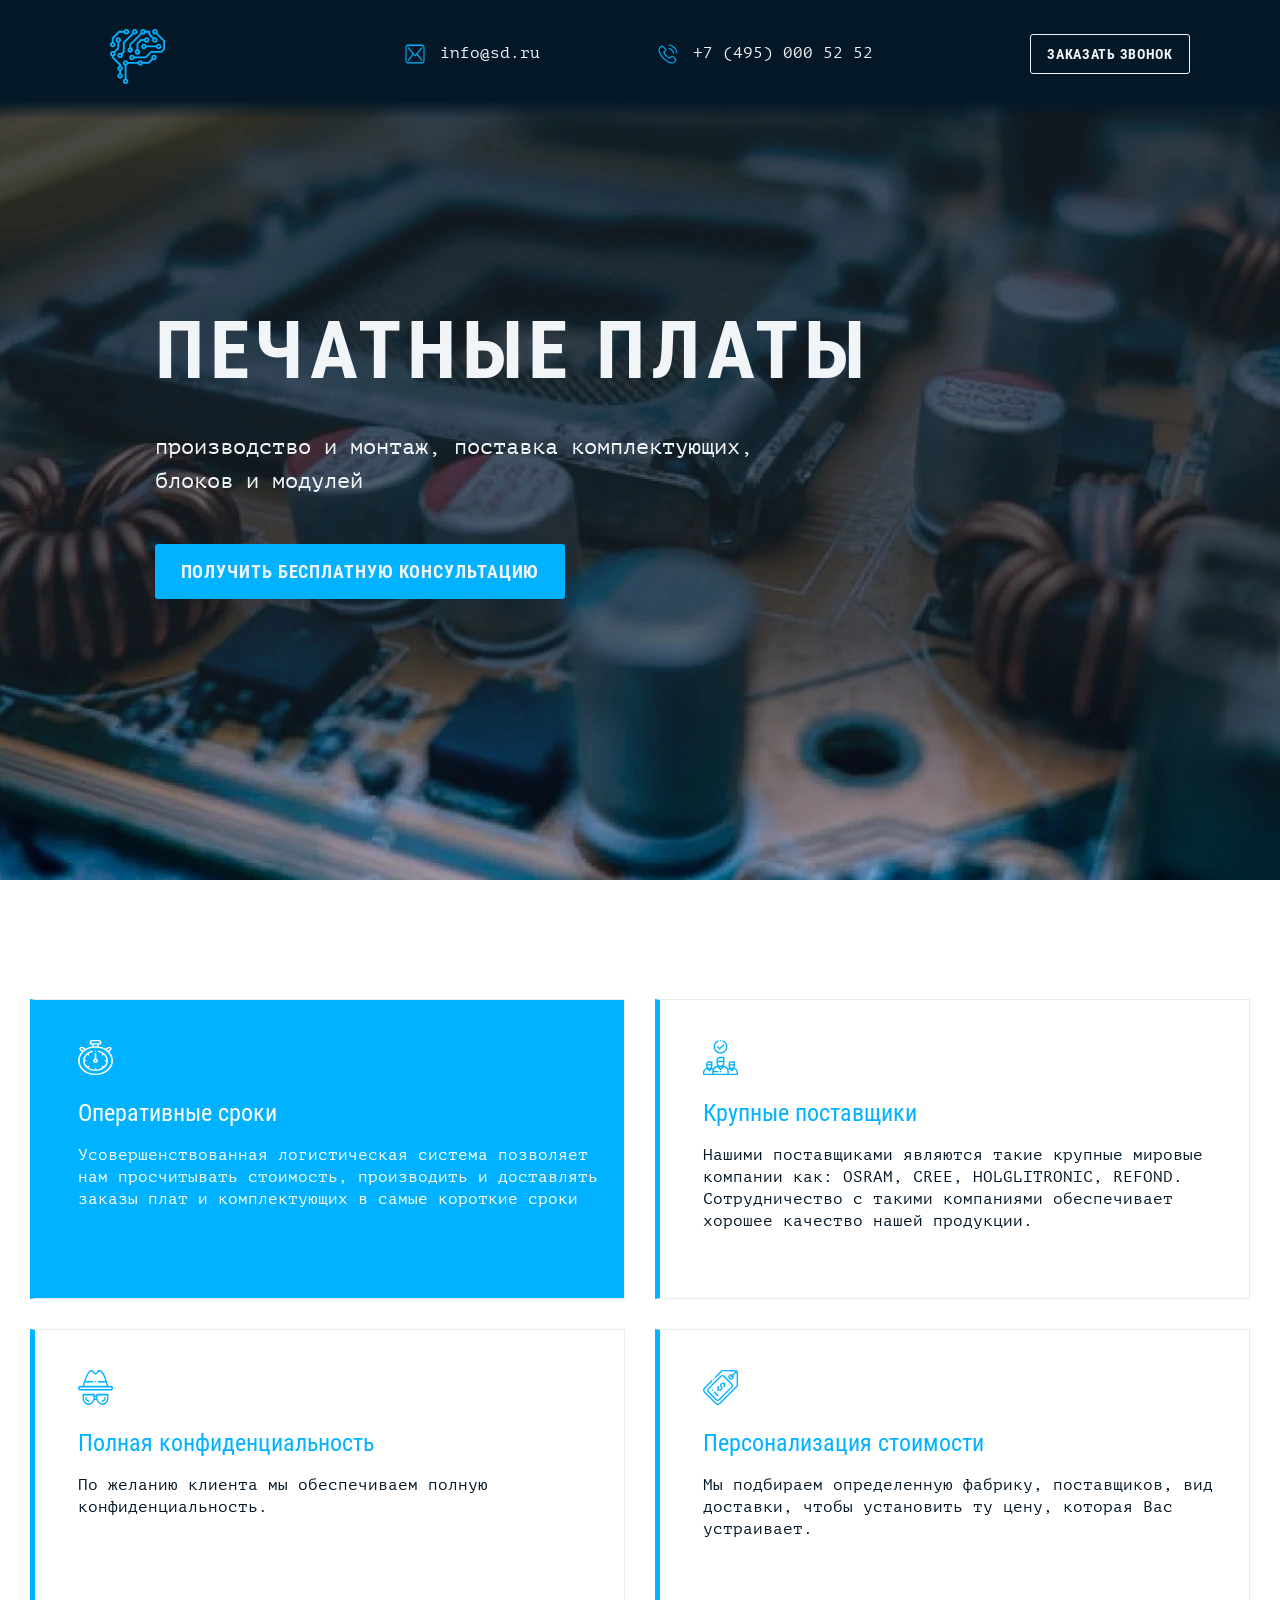
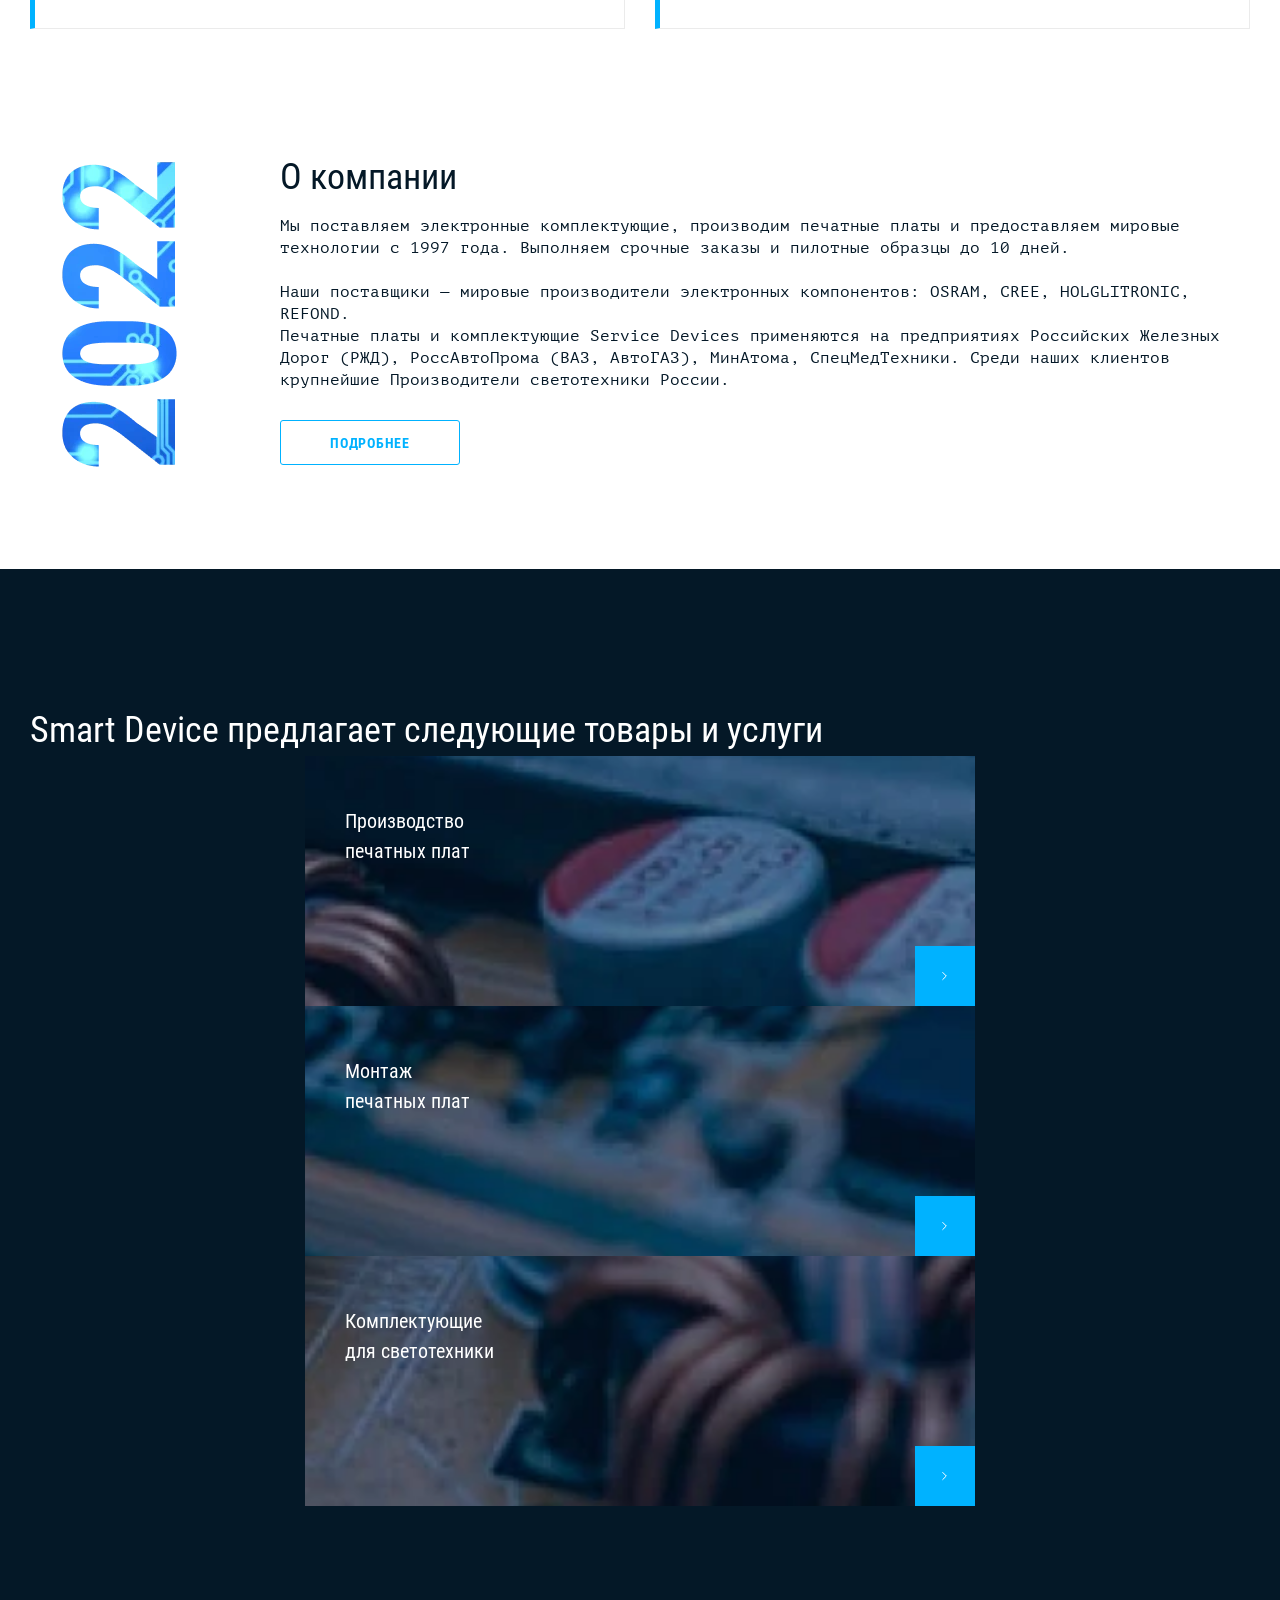
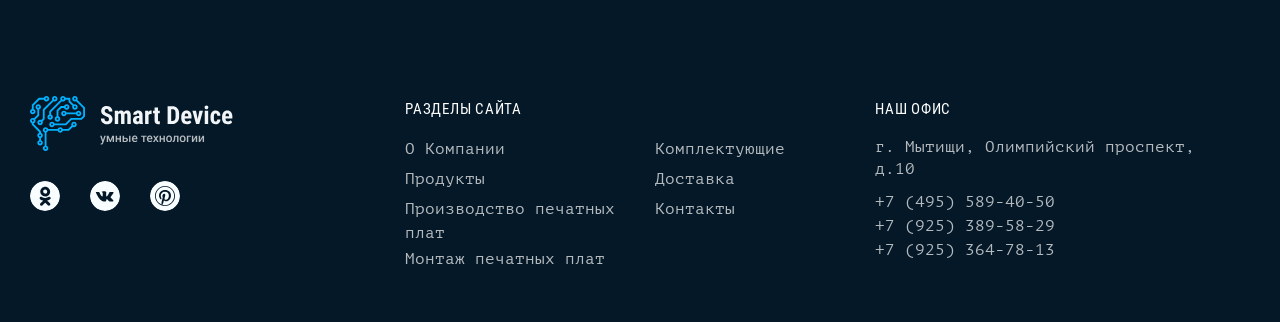
==== commit 3f5a419b: "Updates" ====
--- a/index.html
+++ b/index.html
@@ -66,67 +66,687 @@
         </div>
       </header>
 
-
-
       <main>
+        <h1 class="visually-hidden">Печатные платы и комплектующие Service Devices</h1>
+
         <section class="intro">
           <div class="container">
-            <h1>Тестовая страница.</h1>
-            <p>На данной странице показан пример модальных окон.</p>
-            <p>Перед началом разработки не забудьте удалить всё содержимое &#8249;main&#8250;&#8249;&#8260;main&#8250;.</p>
-            <p><a class="btn" href="#" data-open-modal="feedback">modal--feedback link</a></p>
-            <p><a class="btn" href="#" data-open-modal="success">modal--success link</a></p>
-
-            <svg
-              class="icon-close"
-              aria-hidden="true"
-              focusable="false"
-              width="20"
-              height="20"
-              viewBox="0 0 20 20"
-              fill="currentColor"
-              xmlns="http://www.w3.org/2000/svg"
-              role="img"
-              aria-label="Войти">
-              <use href="./img/sprite.svg#icon-close"></use>
-            </svg>
-
+            <h2>Печатные платы</h2>
+
+            <!--
+              min-width — от указанного значения и выше, включая значение.
+              max-width — от указанного значения и ниже, включая значение.
+            -->
+
+            <picture>
+              <source
+                type="image/webp"
+                srcset="img/intro/intro-desktop.webp 1x,
+                  img/intro/intro-desktop@2x.webp 2x"
+              >
+
+              <img
+                class="intro__bg-image"
+                src="img/intro/intro-desktop.jpg"
+                srcset="img/intro/intro-desktop@2x.jpg 2x"
+                alt="Фото продукции."
+                width="1920"
+                height="880"
+              >
+            </picture>
+
+            <p>производство и&nbsp;монтаж, поставка комплектующих, блоков и&nbsp;модулей</p>
+
+            <button class="intro__button button button--intro" type="button">
+              <span class="intro__button-text1">Получить бесплатную консультацию</span>
+              <span class="intro__button-text2">Бесплатная консультация</span>
+            </button>
+          </div>
+        </section>
+
+        <section class="features">
+          <div class="container">
+            <h2 class="visually-hidden">Преимущества</h2>
+            <ul class="features__list">
+              <li class="features__item">
+                <svg
+                  class="features__item-icon"
+                  aria-hidden="true"
+                  focusable="false"
+                  width="35"
+                  height="35"
+                  viewBox="0 0 35 35"
+                  fill="currentColor"
+                  xmlns="http://www.w3.org/2000/svg"
+                  role="img"
+                  aria-label="Оперативные сроки">
+                  <use href="img/sprite.svg#icon-stopwatch"></use>
+                </svg>
+                <h3>Оперативные сроки</h3>
+                <p>Усовершенствованная логистическая система позволяет нам просчитывать стоимость, производить и&nbsp;доставлять заказы плат и&nbsp;комплектующих в&nbsp;самые короткие сроки</p>
+              </li>
+              <li class="features__item">
+                <svg
+                  class="features__item-icon"
+                  aria-hidden="true"
+                  focusable="false"
+                  width="35"
+                  height="35"
+                  viewBox="0 0 35 35"
+                  fill="currentColor"
+                  xmlns="http://www.w3.org/2000/svg"
+                  role="img"
+                  aria-label="Крупные поставщики">
+                  <use href="img/sprite.svg#icon-suppliers"></use>
+                </svg>
+                <h3>Крупные поставщики</h3>
+                <p>Нашими поставщиками являются такие крупные мировые компании как: OSRAM, CREE, HOLGLITRONIC, REFOND. Сотрудничество с&nbsp;такими компаниями обеспечивает хорошее качество нашей продукции.</p>
+              </li>
+              <li class="features__item">
+                <svg
+                  class="features__item-icon"
+                  aria-hidden="true"
+                  focusable="false"
+                  width="35"
+                  height="35"
+                  viewBox="0 0 35 35"
+                  fill="currentColor"
+                  xmlns="http://www.w3.org/2000/svg"
+                  role="img"
+                  aria-label="Полная конфиденциальность">
+                  <use href="img/sprite.svg#icon-privacy"></use>
+                </svg>
+                <h3>Полная конфиденциальность</h3>
+                <p>По&nbsp;желанию клиента мы&nbsp;обеспечиваем полную конфиденциальность.</p>
+              </li>
+              <li class="features__item">
+                <svg
+                  class="features__item-icon"
+                  aria-hidden="true"
+                  focusable="false"
+                  width="35"
+                  height="35"
+                  viewBox="0 0 35 35"
+                  fill="currentColor"
+                  xmlns="http://www.w3.org/2000/svg"
+                  role="img"
+                  aria-label="Персонализация стоимости">
+                  <use href="img/sprite.svg#icon-tag"></use>
+                </svg>
+                <h3>Персонализация стоимости</h3>
+                <p>Мы&nbsp;подбираем определенную фабрику, поставщиков, вид доставки, чтобы установить ту&nbsp;цену, которая Вас устраивает.</p>
+              </li>
+            </ul>
+          </div>
+        </section>
+
+        <section class="about">
+          <div class="about__container container">
+            <div class="about__img-wrapper">
+              <picture>
+                <source type="image/webp" srcset="img/about/2022.webp">
+
+                <img class="about__img" src="img/about/2022.png" alt="2022." width="150" height="320">
+              </picture>
+            </div>
+            <div class="about__text-wrapper">
+              <h2 class="about__title">О компании</h2>
+              <p>
+                Мы&nbsp;поставляем электронные комплектующие, производим печатные платы и&nbsp;предоставляем мировые технологии с 1997&nbsp;года. Выполняем срочные заказы и пилотные образцы до&nbsp;10&nbsp;дней.
+              </p>
+
+              <p>Наши поставщики&nbsp;&mdash; мировые производители электронных компонентов: OSRAM, CREE, HOLGLITRONIC, REFOND.<br>
+                <span class="about__text about__text--tablet">
+                  Печатные платы и&nbsp;комплектующие Service Devices применяются на&nbsp;предприятиях Российских Железных Дорог (РЖД), РоссАвтоПрома (ВАЗ, АвтоГАЗ), МинАтома, СпецМедТехники. Среди наших клиентов крупнейшие Производители светотехники России.
+                </span>
+              </p>
+              <p class="about__text about__text--fulltext is-hidden">Smart Device - это команда профессионалов. Через нас
+                прошло более 1 000 000 клиентов, 70% из которых продолжают сотрудничество по сей день. На данный момент
+                насчитывается более 14 офисов по всей стране и 20 городов присутствия.
+                Мы стремимся к постоянному развитию и повышению уровня качества продукции, производимой внутри компании.
+                Использование инновационнытехнологий помогает экономить деньги и время наших клиентов
+              </p>
+            </div>
+            <button class="about__button button button--about">Подробнее</button>
+          </div>
+        </section>
+
+        <section class="products">
+          <div class="container">
+            <h2 class="products__title">
+              <span class="products__title products__title--desktop">Smart Device предлагает следующие товары и
+                услуги</span>
+              <span class="products__title products__title--mobile">Товары и услуги Smart Device</span>
+            </h2>
+
+            <div class="products__swiper">
+              <div class="swiper swiper1">
+                  <!-- Additional required wrapper -->
+                  <div class="swiper-wrapper">
+                    <!-- Slides -->
+                    <div class="swiper-slide slide-1">
+                      <div class="swiper-img-wrapper">
+                        <picture>
+                          <source type="image/webp" media="(max-width: 320px)"
+                            srcset="img/products/card-bg-mobile-1.webp 1x, img/products/card-bg-mobile-1@2x.webp 2x">
+                          <source type="image/webp" media="(max-width: 1439px)"
+                            srcset="img/products/card-bg-tablet-1.webp 1x, img/products/card-bg-tablet-1@2x.webp 2x">
+                          <source type="image/webp" media="(max-width: 1920px)"
+                            srcset="img/products/card-bg-desktop-1.webp 1x, img/products/card-bg-desktop-1@2x.webp 2x">
+
+                          <source media="(max-width: 320px)"
+                            srcset="img/products/card-bg-mobile-1.jpg 1x, img/products/card-bg-mobile-1@2x.jpg 2x">
+                          <source media="(max-width: 1439px)"
+                            srcset="img/products/card-bg-tablet-1.jpg 1x, img/products/card-bg-tablet-1@2x.jpg 2x">
+
+                          <img src="img/products/card-bg-desktop-1.jpg"
+                            srcset="img/products/card-bg-desktop-1@2x.jpg 2x" alt="Плата 1." width="350" height="650">
+                        </picture>
+
+                        <p>Производство<br> печатных плат</p>
+
+                        <div class="swiper-button-next swiper-button-next1">
+                          <svg
+                            class="swiper-button-icon"
+                            aria-hidden="true"
+                            focusable="false"
+                            width="5"
+                            height="10"
+                            viewBox="0 0 5 10"
+                            fill="currentColor"
+                            xmlns="http://www.w3.org/2000/svg"
+                            role="img"
+                            aria-label="Вперед">
+                            <use href="img/sprite.svg#icon-arrow-swiper"></use>
+                          </svg>
+                        </div>
+                      </div>
+                    </div>
+
+                    <div class="swiper-slide slide-2">
+                      <div class="swiper-img-wrapper">
+                        <picture>
+                          <source type="image/webp" media="(max-width: 320px)"
+                            srcset="img/products/card-bg-mobile-2.webp 1x, img/products/card-bg-mobile-2@2x.webp 2x">
+                          <source type="image/webp" media="(max-width: 1439px)"
+                            srcset="img/products/card-bg-tablet-2.webp 1x, img/products/card-bg-tablet-2@2x.webp 2x">
+                          <source type="image/webp" media="(max-width: 1920px)"
+                            srcset="img/products/card-bg-desktop-2.webp 1x, img/products/card-bg-desktop-2@2x.webp 2x">
+
+                          <source media="(max-width: 320px)"
+                            srcset="img/products/card-bg-mobile-2.jpg 1x, img/products/card-bg-mobile-2@2x.jpg 2x">
+                          <source media="(max-width: 1439px)"
+                            srcset="img/products/card-bg-tablet-2.jpg 1x, img/products/card-bg-tablet-2@2x.jpg 2x">
+
+                          <img src="img/products/card-bg-desktop-2.jpg"
+                            srcset="img/products/card-bg-desktop-2@2x.jpg 2x" alt="Плата 2." width="350" height="650">
+                        </picture>
+
+                        <p>Монтаж<br> печатных плат</p>
+
+                        <div class="swiper-button-next swiper-button-next1">
+                          <svg
+                            class="swiper-button-icon"
+                            aria-hidden="true"
+                            focusable="false"
+                            width="5"
+                            height="10"
+                            viewBox="0 0 5 10"
+                            fill="currentColor"
+                            xmlns="http://www.w3.org/2000/svg"
+                            role="img"
+                            aria-label="Вперед">
+                            <use href="img/sprite.svg#icon-arrow-swiper"></use>
+                          </svg>
+                        </div>
+                      </div>
+                    </div>
+
+                    <div class="swiper-slide slide-3">
+                      <div class="swiper-img-wrapper">
+                        <picture>
+                          <source type="image/webp" media="(max-width: 320px)"
+                            srcset="img/products/card-bg-mobile-3.webp 1x, img/products/card-bg-mobile-3@2x.webp 2x">
+                          <source type="image/webp" media="(max-width: 1439px)"
+                            srcset="img/products/card-bg-tablet-3.webp 1x, img/products/card-bg-tablet-3@2x.webp 2x">
+                          <source type="image/webp" media="(max-width: 1920px)"
+                            srcset="img/products/card-bg-desktop-3.webp 1x, img/products/card-bg-desktop-3@2x.webp 2x">
+
+                          <source media="(max-width: 320px)"
+                            srcset="img/products/card-bg-mobile-3.jpg 1x, img/products/card-bg-mobile-3@2x.jpg 2x">
+                          <source media="(max-width: 1439px)"
+                            srcset="img/products/card-bg-tablet-3.jpg 1x, img/products/card-bg-tablet-3@2x.jpg 2x">
+
+                          <img src="img/products/card-bg-desktop-3.jpg"
+                            srcset="img/products/card-bg-desktop-3@2x.jpg 2x" alt="Плата 2." width="350" height="650">
+                        </picture>
+
+                        <p>Комплектующие<br> для светотехники</p>
+
+                        <div class="swiper-button-next swiper-button-next1">
+                          <svg
+                            class="swiper-button-icon"
+                            aria-hidden="true"
+                            focusable="false"
+                            width="5"
+                            height="10"
+                            viewBox="0 0 5 10"
+                            fill="currentColor"
+                            xmlns="http://www.w3.org/2000/svg"
+                            role="img"
+                            aria-label="Вперед">
+                            <use href="img/sprite.svg#icon-arrow-swiper"></use>
+                          </svg>
+                        </div>
+                      </div>
+                    </div>
+                  </div>
+              </div>
+
+              <div class="swiper swiper2">
+                <!-- Additional required wrapper -->
+                <div class="swiper-wrapper">
+                  <!-- Slides -->
+
+                  <div class="swiper-slide slide-2">
+                    <div class="swiper-img-wrapper">
+                      <picture>
+                        <source type="image/webp" media="(max-width: 320px)"
+                          srcset="img/products/card-bg-mobile-2.webp 1x, img/products/card-bg-mobile-2@2x.webp 2x">
+                        <source type="image/webp" media="(max-width: 1439px)"
+                          srcset="img/products/card-bg-tablet-2.webp 1x, img/products/card-bg-tablet-2@2x.webp 2x">
+                        <source type="image/webp" media="(max-width: 1920px)"
+                          srcset="img/products/card-bg-desktop-2.webp 1x, img/products/card-bg-desktop-2@2x.webp 2x">
+
+                        <source media="(max-width: 320px)"
+                          srcset="img/products/card-bg-mobile-2.jpg 1x, img/products/card-bg-mobile-2@2x.jpg 2x">
+                        <source media="(max-width: 1439px)"
+                          srcset="img/products/card-bg-tablet-2.jpg 1x, img/products/card-bg-tablet-2@2x.jpg 2x">
+
+                        <img src="img/products/card-bg-desktop-2.jpg"
+                          srcset="img/products/card-bg-desktop-2@2x.jpg 2x" alt="Плата 2." width="350" height="650">
+                      </picture>
+
+                      <p>Монтаж<br> печатных плат</p>
+
+                      <div class="swiper-button-next swiper-button-next2">
+                        <svg
+                          class="swiper-button-icon"
+                          aria-hidden="true"
+                          focusable="false"
+                          width="5"
+                          height="10"
+                          viewBox="0 0 5 10"
+                          fill="currentColor"
+                          xmlns="http://www.w3.org/2000/svg"
+                          role="img"
+                          aria-label="Вперед">
+                          <use href="img/sprite.svg#icon-arrow-swiper"></use>
+                        </svg>
+                      </div>
+                    </div>
+                  </div>
+
+                  <div class="swiper-slide slide-1">
+                    <div class="swiper-img-wrapper">
+                      <picture>
+                        <source type="image/webp" media="(max-width: 320px)"
+                          srcset="img/products/card-bg-mobile-1.webp 1x, img/products/card-bg-mobile-1@2x.webp 2x">
+                        <source type="image/webp" media="(max-width: 1439px)"
+                          srcset="img/products/card-bg-tablet-1.webp 1x, img/products/card-bg-tablet-1@2x.webp 2x">
+                        <source type="image/webp" media="(max-width: 1920px)"
+                          srcset="img/products/card-bg-desktop-1.webp 1x, img/products/card-bg-desktop-1@2x.webp 2x">
+
+                        <source media="(max-width: 320px)"
+                          srcset="img/products/card-bg-mobile-1.jpg 1x, img/products/card-bg-mobile-1@2x.jpg 2x">
+                        <source media="(max-width: 1439px)"
+                          srcset="img/products/card-bg-tablet-1.jpg 1x, img/products/card-bg-tablet-1@2x.jpg 2x">
+
+                        <img src="img/products/card-bg-desktop-1.jpg"
+                          srcset="img/products/card-bg-desktop-1@2x.jpg 2x" alt="Плата 1." width="350" height="650">
+                      </picture>
+
+                      <p>Производство<br> печатных плат</p>
+
+                      <div class="swiper-button-next swiper-button-next2">
+                        <svg
+                          class="swiper-button-icon"
+                          aria-hidden="true"
+                          focusable="false"
+                          width="5"
+                          height="10"
+                          viewBox="0 0 5 10"
+                          fill="currentColor"
+                          xmlns="http://www.w3.org/2000/svg"
+                          role="img"
+                          aria-label="Вперед">
+                          <use href="img/sprite.svg#icon-arrow-swiper"></use>
+                        </svg>
+                      </div>
+                    </div>
+                  </div>
+
+                  <div class="swiper-slide slide-3">
+                    <div class="swiper-img-wrapper">
+                      <picture>
+                        <source type="image/webp" media="(max-width: 320px)"
+                          srcset="img/products/card-bg-mobile-3.webp 1x, img/products/card-bg-mobile-3@2x.webp 2x">
+                        <source type="image/webp" media="(max-width: 1439px)"
+                          srcset="img/products/card-bg-tablet-3.webp 1x, img/products/card-bg-tablet-3@2x.webp 2x">
+                        <source type="image/webp" media="(max-width: 1920px)"
+                          srcset="img/products/card-bg-desktop-3.webp 1x, img/products/card-bg-desktop-3@2x.webp 2x">
+
+                        <source media="(max-width: 320px)"
+                          srcset="img/products/card-bg-mobile-3.jpg 1x, img/products/card-bg-mobile-3@2x.jpg 2x">
+                        <source media="(max-width: 1439px)"
+                          srcset="img/products/card-bg-tablet-3.jpg 1x, img/products/card-bg-tablet-3@2x.jpg 2x">
+
+                        <img src="img/products/card-bg-desktop-3.jpg"
+                          srcset="img/products/card-bg-desktop-3@2x.jpg 2x" alt="Плата 2." width="350" height="650">
+                      </picture>
+
+                      <p>Комплектующие<br> для светотехники</p>
+
+                      <div class="swiper-button-next swiper-button-next2">
+                        <svg
+                          class="swiper-button-icon"
+                          aria-hidden="true"
+                          focusable="false"
+                          width="5"
+                          height="10"
+                          viewBox="0 0 5 10"
+                          fill="currentColor"
+                          xmlns="http://www.w3.org/2000/svg"
+                          role="img"
+                          aria-label="Вперед">
+                          <use href="img/sprite.svg#icon-arrow-swiper"></use>
+                        </svg>
+                      </div>
+                    </div>
+                  </div>
+                </div>
+              </div>
+
+              <div class="swiper swiper3">
+                <!-- Additional required wrapper -->
+                <div class="swiper-wrapper">
+                  <!-- Slides -->
+                  <div class="swiper-slide slide-3">
+                    <div class="swiper-img-wrapper">
+                      <picture>
+                        <source type="image/webp" media="(max-width: 320px)"
+                          srcset="img/products/card-bg-mobile-3.webp 1x, img/products/card-bg-mobile-3@2x.webp 2x">
+                        <source type="image/webp" media="(max-width: 1439px)"
+                          srcset="img/products/card-bg-tablet-3.webp 1x, img/products/card-bg-tablet-3@2x.webp 2x">
+                        <source type="image/webp" media="(max-width: 1920px)"
+                          srcset="img/products/card-bg-desktop-3.webp 1x, img/products/card-bg-desktop-3@2x.webp 2x">
+
+                        <source media="(max-width: 320px)"
+                          srcset="img/products/card-bg-mobile-3.jpg 1x, img/products/card-bg-mobile-3@2x.jpg 2x">
+                        <source media="(max-width: 1439px)"
+                          srcset="img/products/card-bg-tablet-3.jpg 1x, img/products/card-bg-tablet-3@2x.jpg 2x">
+
+                        <img src="img/products/card-bg-desktop-3.jpg"
+                          srcset="img/products/card-bg-desktop-3@2x.jpg 2x" alt="Плата 2." width="350" height="650">
+                      </picture>
+
+                      <p>Комплектующие<br> для светотехники</p>
+
+                      <div class="swiper-button-next swiper-button-next3">
+                        <svg
+                          class="swiper-button-icon"
+                          aria-hidden="true"
+                          focusable="false"
+                          width="5"
+                          height="10"
+                          viewBox="0 0 5 10"
+                          fill="currentColor"
+                          xmlns="http://www.w3.org/2000/svg"
+                          role="img"
+                          aria-label="Вперед">
+                          <use href="img/sprite.svg#icon-arrow-swiper"></use>
+                        </svg>
+                      </div>
+                    </div>
+                  </div>
+
+                  <div class="swiper-slide slide-2">
+                    <div class="swiper-img-wrapper">
+                      <picture>
+                        <source type="image/webp" media="(max-width: 320px)"
+                          srcset="img/products/card-bg-mobile-2.webp 1x, img/products/card-bg-mobile-2@2x.webp 2x">
+                        <source type="image/webp" media="(max-width: 1439px)"
+                          srcset="img/products/card-bg-tablet-2.webp 1x, img/products/card-bg-tablet-2@2x.webp 2x">
+                        <source type="image/webp" media="(max-width: 1920px)"
+                          srcset="img/products/card-bg-desktop-2.webp 1x, img/products/card-bg-desktop-2@2x.webp 2x">
+
+                        <source media="(max-width: 320px)"
+                          srcset="img/products/card-bg-mobile-2.jpg 1x, img/products/card-bg-mobile-2@2x.jpg 2x">
+                        <source media="(max-width: 1439px)"
+                          srcset="img/products/card-bg-tablet-2.jpg 1x, img/products/card-bg-tablet-2@2x.jpg 2x">
+
+                        <img src="img/products/card-bg-desktop-2.jpg"
+                          srcset="img/products/card-bg-desktop-2@2x.jpg 2x" alt="Плата 2." width="350" height="650">
+                      </picture>
+
+                      <p>Монтаж<br> печатных плат</p>
+
+                      <div class="swiper-button-next swiper-button-next3">
+                        <svg
+                          class="swiper-button-icon"
+                          aria-hidden="true"
+                          focusable="false"
+                          width="5"
+                          height="10"
+                          viewBox="0 0 5 10"
+                          fill="currentColor"
+                          xmlns="http://www.w3.org/2000/svg"
+                          role="img"
+                          aria-label="Вперед">
+                          <use href="img/sprite.svg#icon-arrow-swiper"></use>
+                        </svg>
+                      </div>
+                    </div>
+                  </div>
+
+                  <div class="swiper-slide slide-1">
+                    <div class="swiper-img-wrapper">
+                      <picture>
+                        <source type="image/webp" media="(max-width: 320px)"
+                          srcset="img/products/card-bg-mobile-1.webp 1x, img/products/card-bg-mobile-1@2x.webp 2x">
+                        <source type="image/webp" media="(max-width: 1439px)"
+                          srcset="img/products/card-bg-tablet-1.webp 1x, img/products/card-bg-tablet-1@2x.webp 2x">
+                        <source type="image/webp" media="(max-width: 1920px)"
+                          srcset="img/products/card-bg-desktop-1.webp 1x, img/products/card-bg-desktop-1@2x.webp 2x">
+
+                        <source media="(max-width: 320px)"
+                          srcset="img/products/card-bg-mobile-1.jpg 1x, img/products/card-bg-mobile-1@2x.jpg 2x">
+                        <source media="(max-width: 1439px)"
+                          srcset="img/products/card-bg-tablet-1.jpg 1x, img/products/card-bg-tablet-1@2x.jpg 2x">
+
+                        <img src="img/products/card-bg-desktop-1.jpg"
+                          srcset="img/products/card-bg-desktop-1@2x.jpg 2x" alt="Плата 1." width="350" height="650">
+                      </picture>
+
+                      <p>Производство<br> печатных плат</p>
+
+                      <div class="swiper-button-next swiper-button-next3">
+                        <svg
+                          class="swiper-button-icon"
+                          aria-hidden="true"
+                          focusable="false"
+                          width="5"
+                          height="10"
+                          viewBox="0 0 5 10"
+                          fill="currentColor"
+                          xmlns="http://www.w3.org/2000/svg"
+                          role="img"
+                          aria-label="Вперед">
+                          <use href="img/sprite.svg#icon-arrow-swiper"></use>
+                        </svg>
+                      </div>
+                    </div>
+                  </div>
+
+
+                </div>
+              </div>
+            </div>
           </div>
         </section>
       </main>
-      <footer>
-        <div class="container"></div>
+
+
+
+
+
+      <footer class="footer">
+        <div class="footer__wrapper container">
+          <div class="footer__logo-wrapper">
+            <a class="footer__logo-link" href="index.html">
+              <picture>
+                <img class="footer__image" src="img/logo/logo-tablet.svg" width="215" height="55" alt="Логотип компании электронных комплектующих Smart Device.">
+              </picture>
+            </a>
+
+            <ul class="footer__social-list social-list">
+              <li class="social-list__item">
+                <a class="social-list__link" href="#">
+                  <svg
+                    class="social-list__img social-list__img-icon-ok"
+                    aria-hidden="true"
+                    focusable="false"
+                    width="30"
+                    height="30"
+                    viewBox="0 0 30 30"
+                    fill="currentColor"
+                    xmlns="http://www.w3.org/2000/svg"
+                    role="img"
+                    aria-label="Однокласники">
+                    <use href="img/sprite.svg#icon-ok"></use>
+                  </svg>
+                </a>
+              </li>
+              <li class="social-list__item">
+                <a class="social-list__link" href="#">
+                  <svg
+                    class="social-list__img social-list__img-icon-vk"
+                    aria-hidden="true"
+                    focusable="false"
+                    width="30"
+                    height="30"
+                    viewBox="0 0 30 30"
+                    fill="currentColor"
+                    xmlns="http://www.w3.org/2000/svg"
+                    role="img"
+                    aria-label="Вконтакте">
+                    <use href="img/sprite.svg#icon-vk"></use>
+                  </svg>
+                </a>
+              </li>
+              <li class="social-list__item">
+                <a class="social-list__link" href="#">
+                  <svg
+                    class="social-list__img social-list__img-icon-printerest"
+                    aria-hidden="true"
+                    focusable="false"
+                    width="40"
+                    height="40"
+                    viewBox="0 0 40 40"
+                    fill="currentColor"
+                    xmlns="http://www.w3.org/2000/svg"
+                    role="img"
+                    aria-label="Printerest">
+                    <use href="img/sprite.svg#icon-printerest"></use>
+                  </svg>
+                </a>
+              </li>
+            </ul>
+          </div>
+
+          <div class="footer__contacts-wrapper">
+            <div class="footer__nav">
+              <h2 class="footer__nav-title">Разделы сайта</h2>
+
+              <ul class="footer__nav-list nav-list">
+                <li class="nav-list__nav-item">
+                  <a href="#" class="nav-list__nav-link">О Компании</a>
+                </li>
+                <li class="nav-list__nav-item">
+                  <a href="#" class="nav-list__nav-link">Продукты</a>
+                </li>
+                <li class="nav-list__nav-item">
+                  <a href="#" class="nav-list__nav-link">Производство печатных плат</a>
+                </li>
+                <li class="nav-list__nav-item">
+                  <a href="#" class="nav-list__nav-link">Монтаж печатных плат</a>
+                </li>
+                <li class="nav-list__nav-item">
+                  <a href="#" class="nav-list__nav-link">Комплектующие</a>
+                </li>
+                <li class="nav-list__nav-item">
+                  <a href="#" class="nav-list__nav-link">Доставка</a>
+                </li>
+                <li class="nav-list__nav-item">
+                  <a href="#" class="nav-list__nav-link">Контакты</a>
+                </li>
+              </ul>
+            </div>
+
+            <div class="footer__contacts">
+              <h2 class="footer__contacts-title">Наш офис</h2>
+
+              <ul class="footer__contacts-list contacts-list">
+                <li class="contacts-list__item">
+                  <address  class="contacts-list__link">
+                    г. Мытищи, Олимпийский проспект,<br> д.10
+                  </address>
+                </li>
+                <li class="contacts-list__item">
+                  <a class="contacts-list__link" href="tel:+7(495)5894050">+7 (495) 589-40-50</a>
+                </li>
+                <li class="contacts-list__item">
+                  <a class="contacts-list__link" href="tel:+7(925)3895829">+7 (925) 389-58-29</a>
+                </li>
+                <li class="contacts-list__item">
+                  <a class="contacts-list__link" href="tel:+7(925)3647813">+7 (925) 364-78-13</a>
+                </li>
+              </ul>
+            </div>
+          </div>
+        </div>
       </footer>
     </div>
 
     <!-- Модалки -->
-    <div class="modal modal--preload" data-modal="feedback">
-      <div class="modal__wrapper">
-        <div class="modal__overlay" data-close-modal></div>
-        <div class="modal__content">
-          <p class="modal__description">Обычная модалка</p>
-          <button class="modal__close-btn btn-reset" type="button" aria-label="Закрыть попап" data-close-modal>
-            <svg width="15" height="15">
-              <use xlink:href="img/sprite.svg#icon-close"></use>
-            </svg>
-          </button>
+
+      <div class="modal modal--preload visually-hidden" data-modal="feedback">
+        <div class="modal__wrapper">
+          <div class="modal__overlay" data-close-modal></div>
+          <div class="modal__content">
+            <p class="modal__description">Обычная модалка</p>
+            <button class="modal__close-btn btn-reset" type="button" aria-label="Закрыть попап" data-close-modal>
+              <svg width="15" height="15">
+                <use xlink:href="img/sprite.svg#icon-close"></use>
+              </svg>
+            </button>
+          </div>
         </div>
       </div>
-    </div>
-
-    <div class="modal modal--preload modal--fit-content modal--no-scale" data-modal="success">
-      <div class="modal__wrapper">
-        <div class="modal__overlay" data-close-modal></div>
-        <div class="modal__content">
-          <p class="modal__description">Размер этой модалки зависит от ширины контента,<br> отключена анимация-скейл</p>
-          <button class="modal__close-btn btn-reset" type="button" aria-label="Закрыть попап" data-close-modal>
-            <svg width="15" height="15">
-              <use xlink:href="img/sprite.svg#icon-close"></use>
-            </svg>
-          </button>
+
+      <div class="modal modal--preload modal--fit-content modal--no-scale visually-hidden" data-modal="success">
+        <div class="modal__wrapper">
+          <div class="modal__overlay" data-close-modal></div>
+          <div class="modal__content">
+            <p class="modal__description">Размер этой модалки зависит от ширины контента,<br> отключена анимация-скейл</p>
+            <button class="modal__close-btn btn-reset" type="button" aria-label="Закрыть попап" data-close-modal>
+              <svg width="15" height="15">
+                <use xlink:href="img/sprite.svg#icon-close"></use>
+              </svg>
+            </button>
+          </div>
         </div>
       </div>
-    </div>
 
     <script src="js/vendor.min.js"></script>
     <script src="js/main.min.js"></script>
--- a/css/style.min.css
+++ b/css/style.min.css
@@ -1,3 +1,3 @@
 /*! normalize.css v8.0.1 | MIT License | github.com/necolas/normalize.css */
-html{-webkit-text-size-adjust:100%}details,main{display:block}h1{margin:.67em 0;font-size:2em}hr{-webkit-box-sizing:content-box;box-sizing:content-box;height:0;overflow:visible}code,kbd,pre,samp{font-size:1em;font-family:monospace,monospace}a{background-color:transparent;color:#000;text-decoration:none}abbr[title]{-webkit-text-decoration:underline dotted;text-decoration:underline dotted;border-bottom:none}b,strong{font-weight:bolder}small{font-size:80%}sub,sup{position:relative;font-size:75%;line-height:0;vertical-align:baseline}sub{bottom:-.25em}sup{top:-.5em}img{border-style:none}button,input,optgroup,select,textarea{margin:0;font-size:100%;line-height:1.15;font-family:inherit}button,input{overflow:visible}button,select{text-transform:none}[type=button]::-moz-focus-inner,[type=reset]::-moz-focus-inner,[type=submit]::-moz-focus-inner,button::-moz-focus-inner{padding:0;border-style:none}[type=button]:-moz-focusring,[type=reset]:-moz-focusring,[type=submit]:-moz-focusring,button:-moz-focusring{outline:1px dotted ButtonText}fieldset{padding:.35em .75em .625em}legend{display:table;max-width:100%;color:inherit;white-space:normal}progress{vertical-align:baseline}textarea{overflow:auto;resize:none}[type=checkbox],[type=radio],legend{-webkit-box-sizing:border-box;box-sizing:border-box;padding:0}[type=number]::-webkit-inner-spin-button,[type=number]::-webkit-outer-spin-button{height:auto}[type=search]{outline-offset:-2px;-webkit-appearance:textfield}[type=search]::-webkit-search-decoration{-webkit-appearance:none}::-webkit-file-upload-button{font:inherit;-webkit-appearance:button}summary{display:list-item}[hidden],template{display:none}:root{--color-alice-blue:#f2f5f7;--color-alice-blue2:#f2f5f6;--color-alice-blue3:#f8fdff;--color-whisper:#ebebeb;--color-deep-sky-blue:#00b2ff;--color-deep-sky-blue2:#00b3ff;--color-pacific-blue:#019bdf;--color-cerulean:#026593;--color-black-pearl:#041827}@font-face{font-style:normal;font-weight:400;font-family:"";font-display:swap;src:url(../fonts/.woff2) format("woff2")}@font-face{font-family:"Roboto Condensed";font-style:normal;font-weight:400;font-display:swap;src:url(../fonts/roboto-condensed-regular.woff2) format("woff2"),url(../fonts/roboto-condensed-regular.woff) format("woff")}@font-face{font-family:"Roboto Condensed";font-style:normal;font-weight:700;font-display:swap;src:url(../fonts/roboto-condensed-bold.woff2) format("woff2"),url(../fonts/roboto-condensed-bold.woff) format("woff")}@font-face{font-family:"PTMono";font-style:normal;font-weight:400;font-display:swap;src:url(../fonts/ptmono-regular.woff2) format("woff2"),url(../fonts/ptmono-regular.woff) format("woff")}*,::after,::before{-webkit-box-sizing:border-box;box-sizing:border-box}body,html{margin:0;padding:0;min-height:100vh}html{font-style:normal;font-weight:400;font-size:16px;line-height:24px;font-family:"Placeholder","Arial",sans-serif;color:#000;-webkit-font-smoothing:antialiased;-moz-osx-font-smoothing:grayscale;text-rendering:optimizeLegibility}body{width:100%;height:100%;background-color:#fff}img,video{display:block;max-width:100%;height:auto}input:-webkit-autofill{-webkit-box-shadow:inset 0 0 0 1000px #fff;box-shadow:inset 0 0 0 1000px #fff;-webkit-text-fill-color:#000}input,select,textarea{border-radius:0}input::-webkit-input-placeholder,textarea::-webkit-input-placeholder{opacity:1}input::-moz-placeholder,textarea::-moz-placeholder{opacity:1}input:-ms-input-placeholder,textarea:-ms-input-placeholder{opacity:1}input::-ms-input-placeholder,textarea::-ms-input-placeholder{opacity:1}input::placeholder,textarea::placeholder{opacity:1}input:invalid,textarea:invalid{-webkit-box-shadow:none;box-shadow:none}input::-ms-clear,input::-ms-reveal{display:none}input[type=search]::-webkit-search-cancel-button,input[type=search]::-webkit-search-decoration,input[type=search]::-webkit-search-results-button,input[type=search]::-webkit-search-results-decoration{-webkit-appearance:none;appearance:none}input::-webkit-inner-spin-button,input::-webkit-outer-spin-button{margin:0;-webkit-appearance:none;appearance:none}input[type=number]{-webkit-appearance:textfield;-moz-appearance:textfield;appearance:textfield}input:matches([type=email],[type=number],[type=password],[type=search],[type=tel],[type=text],[type=url]),select,textarea{-webkit-appearance:none;-moz-appearance:none;appearance:none}[type=button],[type=reset],[type=submit],button{-webkit-appearance:none;-moz-appearance:none;appearance:none}.wrapper{position:relative;display:-webkit-box;display:-ms-flexbox;display:flex;-webkit-box-orient:vertical;-webkit-box-direction:normal;-ms-flex-direction:column;flex-direction:column;min-height:100vh;min-height:calc(100*var(--vh, 1vh))}.wrapper .footer,.wrapper .header{-ms-flex-negative:0;flex-shrink:0}.wrapper main{-webkit-box-flex:1;-ms-flex-positive:1;flex-grow:1}.rouble{font-family:"Rouble","Arial",sans-serif;text-transform:lowercase!important;font-weight:400!important}.visually-hidden{position:absolute;width:1px;height:1px;margin:-1px;padding:0;overflow:hidden;white-space:nowrap;border:0;clip:rect(0 0 0 0);-webkit-clip-path:inset(100%);clip-path:inset(100%)}.scroll-lock-ios{position:fixed;overflow:hidden}.scroll-lock{overflow:hidden}.no-scrollbar{-ms-overflow-style:none;scrollbar-width:none}.no-scrollbar::-webkit-scrollbar{display:none}.no-transition{-webkit-transition:none!important;-o-transition:none!important;transition:none!important}.js-focus-visible :focus:not(.focus-visible){outline:0}.container{max-width:1220px;margin:0 auto}.button{padding:0;width:160px;min-height:40px;display:-webkit-inline-box;display:-ms-inline-flexbox;display:inline-flex;-webkit-box-align:center;-ms-flex-align:center;align-items:center;-webkit-box-pack:center;-ms-flex-pack:center;justify-content:center;-webkit-box-sizing:border-box;box-sizing:border-box;font-family:"Roboto Condensed","Arial",sans-serif;font-style:normal;font-weight:700;font-size:14px;line-height:16px;letter-spacing:.05em;text-transform:uppercase;border:0;outline:0;text-align:center;text-decoration:none;cursor:pointer;-webkit-touch-callout:none;-webkit-user-select:none;-moz-user-select:none;-ms-user-select:none;user-select:none}.button--header{border-radius:3px;border:1px solid var(--color-alice-blue2);color:var(--color-alice-blue);background-color:var(--color-black-pearl)}.button:focus,.button:hover{color:var(--color-pacific-blue)}.button:active{border-color:var(--color-pacific-blue)}.button:disabled{color:var(--color-black-pearl);background-color:var(--color-alice-blue2)}.button:focus:not(:focus-visible),.link:focus:not(:focus-visible){-webkit-box-shadow:none;box-shadow:none;outline:0}.button:focus-visible{outline:2px solid var(--color-deep-sky-blue);outline-offset:-2px;z-index:50}.link{padding:0;-webkit-box-sizing:border-box;box-sizing:border-box;border:0;outline:0;text-align:center;text-decoration:none;cursor:pointer;-webkit-touch-callout:none;-webkit-user-select:none;-moz-user-select:none;-ms-user-select:none;user-select:none}.link--header{font-family:"PTMono","Arial",sans-serif;font-style:normal;font-weight:400;font-size:16px;line-height:18px;color:var(--color-alice-blue)}.link:focus,.link:hover{color:var(--color-pacific-blue)}.link:active{opacity:.8}.link:disabled{color:var(--color-black-pearl);background-color:var(--color-alice-blue2)}.link:focus-visible{outline:1px solid var(--color-alice-blue);outline-offset:-2px;z-index:50}.header{padding:30px 0 35px;margin-top:-3px;min-height:120px;position:fixed;top:0;left:0;right:0;background:-webkit-gradient(linear,left top,left bottom,color-stop(84.9%,var(--color-black-pearl)),to(rgba(4,24,39,0)));background:-o-linear-gradient(top,var(--color-black-pearl) 84.9%,rgba(4,24,39,0) 100%);background:linear-gradient(180deg,var(--color-black-pearl) 84.9%,rgba(4,24,39,0) 100%);overflow:hidden}.header__wrapper{display:-webkit-box;display:-ms-flexbox;display:flex;-ms-flex-wrap:wrap;flex-wrap:wrap;-webkit-box-pack:justify;-ms-flex-pack:justify;justify-content:space-between;-webkit-box-align:center;-ms-flex-align:center;align-items:center;background-color:var(--color-black-pearl)}.header__logo-link{-webkit-touch-callout:none;-webkit-user-select:none;-moz-user-select:none;-ms-user-select:none;user-select:none}.header__image{width:215px;height:55px}.header__button{margin-top:-5px;margin-right:60px}.menu{margin-left:15px}.menu__list{padding:0;margin:-5px 0 0;width:480px;list-style-type:none;display:-webkit-box;display:-ms-flexbox;display:flex;-webkit-box-pack:start;-ms-flex-pack:start;justify-content:flex-start;-ms-flex-wrap:wrap;flex-wrap:wrap;gap:28px;-webkit-touch-callout:none;-webkit-user-select:none;-moz-user-select:none;-ms-user-select:none;user-select:none}.menu__icon-email,.menu__icon-phone{margin-right:15px}.menu__link{width:225px;min-height:20px;display:-webkit-box;display:-ms-flexbox;display:flex}@media (max-width:1023px){.container{padding:0 50px}.header{min-height:100px;margin-left:0;padding:20px 0 25px}.header__image{width:100%}.header__button{margin-right:0;display:none}.menu{margin-left:0;margin-right:20px}.menu__list{width:100px;gap:20px;margin-top:-14px}.menu__icon-email,.menu__icon-phone{margin-right:0}.menu__link{margin-bottom:0;width:40px;height:40px;-webkit-box-pack:center;-ms-flex-pack:center;justify-content:center;-webkit-box-align:center;-ms-flex-align:center;align-items:center}.menu__link-text{display:none}}@media (max-width:374px){.header{margin-top:0;min-height:70px;padding:15px 0 20px}.header__image{width:35px;height:35px}.menu{margin-right:10px}.menu__list{margin-top:-6px}}@media (max-width:320px){.container{padding:0 25px}}
+@-webkit-keyframes swiper-preloader-spin{to{-webkit-transform:rotate(360deg);transform:rotate(360deg)}}@keyframes swiper-preloader-spin{to{-webkit-transform:rotate(360deg);transform:rotate(360deg)}}html{-webkit-text-size-adjust:100%}details,main{display:block}h1{margin:.67em 0;font-size:2em}hr{-webkit-box-sizing:content-box;box-sizing:content-box;height:0;overflow:visible}code,kbd,pre,samp{font-size:1em;font-family:monospace,monospace}a{background-color:transparent;color:#000;text-decoration:none}abbr[title]{-webkit-text-decoration:underline dotted;text-decoration:underline dotted;border-bottom:none}b,strong{font-weight:bolder}small{font-size:80%}sub,sup{position:relative;font-size:75%;line-height:0;vertical-align:baseline}sub{bottom:-.25em}sup{top:-.5em}img{border-style:none}button,input,optgroup,select,textarea{margin:0;font-size:100%;line-height:1.15;font-family:inherit}button,input{overflow:visible}button,select{text-transform:none}[type=button]::-moz-focus-inner,[type=reset]::-moz-focus-inner,[type=submit]::-moz-focus-inner,button::-moz-focus-inner{padding:0;border-style:none}[type=button]:-moz-focusring,[type=reset]:-moz-focusring,[type=submit]:-moz-focusring,button:-moz-focusring{outline:1px dotted ButtonText}fieldset{padding:.35em .75em .625em}legend{display:table;max-width:100%;color:inherit;white-space:normal}progress{vertical-align:baseline}textarea{overflow:auto;resize:none}[type=checkbox],[type=radio],legend{-webkit-box-sizing:border-box;box-sizing:border-box;padding:0}[type=number]::-webkit-inner-spin-button,[type=number]::-webkit-outer-spin-button{height:auto}[type=search]{outline-offset:-2px;-webkit-appearance:textfield}[type=search]::-webkit-search-decoration{-webkit-appearance:none}::-webkit-file-upload-button{font:inherit;-webkit-appearance:button}summary{display:list-item}[hidden],template{display:none}@font-face{font-family:"swiper-icons";src:url("data:application/font-woff;charset=utf-8;base64, [base64]//wADZ2x5ZgAAAywAAADMAAAD2MHtryVoZWFkAAABbAAAADAAAAA2E2+eoWhoZWEAAAGcAAAAHwAAACQC9gDzaG10eAAAAigAAAAZAAAArgJkABFsb2NhAAAC0AAAAFoAAABaFQAUGG1heHAAAAG8AAAAHwAAACAAcABAbmFtZQAAA/gAAAE5AAACXvFdBwlwb3N0AAAFNAAAAGIAAACE5s74hXjaY2BkYGAAYpf5Hu/j+W2+MnAzMYDAzaX6QjD6/4//Bxj5GA8AuRwMYGkAPywL13jaY2BkYGA88P8Agx4j+/8fQDYfA1AEBWgDAIB2BOoAeNpjYGRgYNBh4GdgYgABEMnIABJzYNADCQAACWgAsQB42mNgYfzCOIGBlYGB0YcxjYGBwR1Kf2WQZGhhYGBiYGVmgAFGBiQQkOaawtDAoMBQxXjg/wEGPcYDDA4wNUA2CCgwsAAAO4EL6gAAeNpj2M0gyAACqxgGNWBkZ2D4/wMA+xkDdgAAAHjaY2BgYGaAYBkGRgYQiAHyGMF8FgYHIM3DwMHABGQrMOgyWDLEM1T9/w8UBfEMgLzE////P/5//f/V/xv+r4eaAAeMbAxwIUYmIMHEgKYAYjUcsDAwsLKxc3BycfPw8jEQA/[base64]/uznmfPFBNODM2K7MTQ45YEAZqGP81AmGGcF3iPqOop0r1SPTaTbVkfUe4HXj97wYE+yNwWYxwWu4v1ugWHgo3S1XdZEVqWM7ET0cfnLGxWfkgR42o2PvWrDMBSFj/IHLaF0zKjRgdiVMwScNRAoWUoH78Y2icB/yIY09An6AH2Bdu/UB+yxopYshQiEvnvu0dURgDt8QeC8PDw7Fpji3fEA4z/PEJ6YOB5hKh4dj3EvXhxPqH/SKUY3rJ7srZ4FZnh1PMAtPhwP6fl2PMJMPDgeQ4rY8YT6Gzao0eAEA409DuggmTnFnOcSCiEiLMgxCiTI6Cq5DZUd3Qmp10vO0LaLTd2cjN4fOumlc7lUYbSQcZFkutRG7g6JKZKy0RmdLY680CDnEJ+UMkpFFe1RN7nxdVpXrC4aTtnaurOnYercZg2YVmLN/d/gczfEimrE/fs/bOuq29Zmn8tloORaXgZgGa78yO9/cnXm2BpaGvq25Dv9S4E9+5SIc9PqupJKhYFSSl47+Qcr1mYNAAAAeNptw0cKwkAAAMDZJA8Q7OUJvkLsPfZ6zFVERPy8qHh2YER+3i/BP83vIBLLySsoKimrqKqpa2hp6+jq6RsYGhmbmJqZSy0sraxtbO3sHRydnEMU4uR6yx7JJXveP7WrDycAAAAAAAH//wACeNpjYGRgYOABYhkgZgJCZgZNBkYGLQZtIJsFLMYAAAw3ALgAeNolizEKgDAQBCchRbC2sFER0YD6qVQiBCv/H9ezGI6Z5XBAw8CBK/m5iQQVauVbXLnOrMZv2oLdKFa8Pjuru2hJzGabmOSLzNMzvutpB3N42mNgZGBg4GKQYzBhYMxJLMlj4GBgAYow/P/PAJJhLM6sSoWKfWCAAwDAjgbRAAB42mNgYGBkAIIbCZo5IPrmUn0hGA0AO8EFTQAA");font-weight:400;font-style:normal}:root{--swiper-theme-color:#007aff}.swiper,.swiper-wrapper{position:relative;z-index:1}.swiper{margin-left:auto;margin-right:auto;overflow:hidden;list-style:none;padding:0}.swiper-vertical>.swiper-wrapper{-webkit-box-orient:vertical;-webkit-box-direction:normal;-ms-flex-direction:column;flex-direction:column}.swiper-wrapper{width:100%;height:100%;display:-webkit-box;display:-ms-flexbox;display:flex;-webkit-transition-property:-webkit-transform;-o-transition-property:transform;transition-property:transform;transition-property:transform,-webkit-transform;-webkit-box-sizing:content-box;box-sizing:content-box}.swiper-android .swiper-slide,.swiper-wrapper{-webkit-transform:translate3d(0,0,0);transform:translate3d(0,0,0)}.swiper-pointer-events{-ms-touch-action:pan-y;touch-action:pan-y}.swiper-pointer-events.swiper-vertical{-ms-touch-action:pan-x;touch-action:pan-x}.swiper-slide{-ms-flex-negative:0;flex-shrink:0;width:100%;height:100%;position:relative;-webkit-transition-property:-webkit-transform;-o-transition-property:transform;transition-property:transform;transition-property:transform,-webkit-transform}.swiper-slide-invisible-blank{visibility:hidden}.swiper-autoheight,.swiper-autoheight .swiper-slide{height:auto}.swiper-autoheight .swiper-wrapper{-webkit-box-align:start;-ms-flex-align:start;align-items:flex-start;-webkit-transition-property:height,-webkit-transform;-o-transition-property:transform,height;transition-property:transform,height;transition-property:transform,height,-webkit-transform}.swiper-3d,.swiper-3d.swiper-css-mode .swiper-wrapper{-webkit-perspective:1200px;perspective:1200px}.swiper-3d .swiper-cube-shadow,.swiper-3d .swiper-slide,.swiper-3d .swiper-slide-shadow,.swiper-3d .swiper-slide-shadow-bottom,.swiper-3d .swiper-slide-shadow-left,.swiper-3d .swiper-slide-shadow-right,.swiper-3d .swiper-slide-shadow-top,.swiper-3d .swiper-wrapper{-webkit-transform-style:preserve-3d;transform-style:preserve-3d}.swiper-3d .swiper-slide-shadow,.swiper-3d .swiper-slide-shadow-bottom,.swiper-3d .swiper-slide-shadow-left,.swiper-3d .swiper-slide-shadow-right,.swiper-3d .swiper-slide-shadow-top{position:absolute;left:0;top:0;width:100%;height:100%;pointer-events:none;z-index:10}.swiper-3d .swiper-slide-shadow{background:rgba(0,0,0,.15)}.swiper-3d .swiper-slide-shadow-left{background-image:-webkit-gradient(linear,right top,left top,from(rgba(0,0,0,.5)),to(transparent));background-image:-o-linear-gradient(right,rgba(0,0,0,.5),transparent);background-image:linear-gradient(to left,rgba(0,0,0,.5),transparent)}.swiper-3d .swiper-slide-shadow-right{background-image:-webkit-gradient(linear,left top,right top,from(rgba(0,0,0,.5)),to(transparent));background-image:-o-linear-gradient(left,rgba(0,0,0,.5),transparent);background-image:linear-gradient(to right,rgba(0,0,0,.5),transparent)}.swiper-3d .swiper-slide-shadow-top{background-image:-webkit-gradient(linear,left bottom,left top,from(rgba(0,0,0,.5)),to(transparent));background-image:-o-linear-gradient(bottom,rgba(0,0,0,.5),transparent);background-image:linear-gradient(to top,rgba(0,0,0,.5),transparent)}.swiper-3d .swiper-slide-shadow-bottom{background-image:-webkit-gradient(linear,left top,left bottom,from(rgba(0,0,0,.5)),to(transparent));background-image:-o-linear-gradient(top,rgba(0,0,0,.5),transparent);background-image:linear-gradient(to bottom,rgba(0,0,0,.5),transparent)}.swiper-css-mode>.swiper-wrapper{overflow:auto;scrollbar-width:none;-ms-overflow-style:none}.swiper-css-mode>.swiper-wrapper::-webkit-scrollbar{display:none}.swiper-css-mode>.swiper-wrapper>.swiper-slide{scroll-snap-align:start start}.swiper-horizontal.swiper-css-mode>.swiper-wrapper{-ms-scroll-snap-type:x mandatory;scroll-snap-type:x mandatory}.swiper-vertical.swiper-css-mode>.swiper-wrapper{-ms-scroll-snap-type:y mandatory;scroll-snap-type:y mandatory}.swiper-centered>.swiper-wrapper::before{content:"";-ms-flex-negative:0;flex-shrink:0;-webkit-box-ordinal-group:10000;-ms-flex-order:9999;order:9999}.swiper-centered.swiper-horizontal>.swiper-wrapper>.swiper-slide:first-child{-webkit-margin-start:var(--swiper-centered-offset-before);margin-inline-start:var(--swiper-centered-offset-before)}.swiper-centered.swiper-horizontal>.swiper-wrapper::before{height:100%;min-height:1px;width:var(--swiper-centered-offset-after)}.swiper-centered.swiper-vertical>.swiper-wrapper>.swiper-slide:first-child{-webkit-margin-before:var(--swiper-centered-offset-before);margin-block-start:var(--swiper-centered-offset-before)}.swiper-centered.swiper-vertical>.swiper-wrapper::before{width:100%;min-width:1px;height:var(--swiper-centered-offset-after)}.swiper-centered>.swiper-wrapper>.swiper-slide{scroll-snap-align:center center}.swiper-virtual.swiper-css-mode .swiper-wrapper::after{content:"";position:absolute;left:0;top:0;pointer-events:none}.swiper-virtual.swiper-css-mode.swiper-horizontal .swiper-wrapper::after{height:1px;width:var(--swiper-virtual-size)}.swiper-virtual.swiper-css-mode.swiper-vertical .swiper-wrapper::after{width:1px;height:var(--swiper-virtual-size)}:root{--swiper-navigation-size:44px}.swiper-button-prev{position:absolute;top:50%}.swiper-button-next,.swiper-button-prev{width:calc(var(--swiper-navigation-size)/44*27);height:var(--swiper-navigation-size);margin-top:calc(0px - var(--swiper-navigation-size)/2);z-index:10;cursor:pointer;display:-webkit-box;display:-ms-flexbox;display:flex;-webkit-box-align:center;-ms-flex-align:center;align-items:center;-webkit-box-pack:center;-ms-flex-pack:center;justify-content:center;color:var(--swiper-navigation-color, var(--swiper-theme-color))}.swiper-button-next.swiper-button-disabled,.swiper-button-prev.swiper-button-disabled{opacity:.35;cursor:auto;pointer-events:none}.swiper-button-next:after,.swiper-button-prev:after{font-family:swiper-icons;font-size:var(--swiper-navigation-size);text-transform:none!important;letter-spacing:0;font-variant:initial;line-height:1}.swiper-button-prev,.swiper-rtl .swiper-button-next{left:10px;right:auto}.swiper-button-prev:after,.swiper-rtl .swiper-button-next:after{content:"prev"}.swiper-button-next{right:10px}.swiper-rtl .swiper-button-prev{right:10px;left:auto}.swiper-button-next:after,.swiper-rtl .swiper-button-prev:after{content:"next"}.swiper-button-lock{display:none}.swiper-pagination{position:absolute;text-align:center;-webkit-transition:300ms opacity;-o-transition:300ms opacity;transition:300ms opacity;-webkit-transform:translate3d(0,0,0);transform:translate3d(0,0,0);z-index:10}.swiper-pagination.swiper-pagination-hidden{opacity:0}.swiper-horizontal>.swiper-pagination-bullets,.swiper-pagination-bullets.swiper-pagination-horizontal,.swiper-pagination-custom,.swiper-pagination-fraction{bottom:10px;left:0;width:100%}.swiper-pagination-bullets-dynamic{overflow:hidden;font-size:0}.swiper-pagination-bullets-dynamic .swiper-pagination-bullet{-webkit-transform:scale(.33);-ms-transform:scale(.33);transform:scale(.33);position:relative}.swiper-pagination-bullets-dynamic .swiper-pagination-bullet-active,.swiper-pagination-bullets-dynamic .swiper-pagination-bullet-active-main{-webkit-transform:scale(1);-ms-transform:scale(1);transform:scale(1)}.swiper-pagination-bullets-dynamic .swiper-pagination-bullet-active-prev{-webkit-transform:scale(.66);-ms-transform:scale(.66);transform:scale(.66)}.swiper-pagination-bullets-dynamic .swiper-pagination-bullet-active-prev-prev{-webkit-transform:scale(.33);-ms-transform:scale(.33);transform:scale(.33)}.swiper-pagination-bullets-dynamic .swiper-pagination-bullet-active-next{-webkit-transform:scale(.66);-ms-transform:scale(.66);transform:scale(.66)}.swiper-pagination-bullets-dynamic .swiper-pagination-bullet-active-next-next{-webkit-transform:scale(.33);-ms-transform:scale(.33);transform:scale(.33)}.swiper-pagination-bullet{width:var(--swiper-pagination-bullet-width, var(--swiper-pagination-bullet-size, 8px));height:var(--swiper-pagination-bullet-height, var(--swiper-pagination-bullet-size, 8px));display:inline-block;border-radius:50%;background:var(--swiper-pagination-bullet-inactive-color, #000);opacity:var(--swiper-pagination-bullet-inactive-opacity, 0.2)}button.swiper-pagination-bullet{border:0;margin:0;padding:0;-webkit-box-shadow:none;box-shadow:none;-webkit-appearance:none;-moz-appearance:none;appearance:none}.swiper-pagination-clickable .swiper-pagination-bullet{cursor:pointer}.swiper-pagination-bullet:only-child{display:none!important}.swiper-pagination-bullet-active{opacity:var(--swiper-pagination-bullet-opacity, 1);background:var(--swiper-pagination-color, var(--swiper-theme-color))}.swiper-pagination-vertical.swiper-pagination-bullets,.swiper-vertical>.swiper-pagination-bullets{right:10px;top:50%;-webkit-transform:translate3d(0,-50%,0);transform:translate3d(0,-50%,0)}.swiper-pagination-vertical.swiper-pagination-bullets .swiper-pagination-bullet,.swiper-vertical>.swiper-pagination-bullets .swiper-pagination-bullet{margin:var(--swiper-pagination-bullet-vertical-gap, 6px) 0;display:block}.swiper-pagination-vertical.swiper-pagination-bullets.swiper-pagination-bullets-dynamic,.swiper-vertical>.swiper-pagination-bullets.swiper-pagination-bullets-dynamic{top:50%;-webkit-transform:translateY(-50%);-ms-transform:translateY(-50%);transform:translateY(-50%);width:8px}.swiper-pagination-vertical.swiper-pagination-bullets.swiper-pagination-bullets-dynamic .swiper-pagination-bullet,.swiper-vertical>.swiper-pagination-bullets.swiper-pagination-bullets-dynamic .swiper-pagination-bullet{display:inline-block;-webkit-transition:200ms top,200ms -webkit-transform;-o-transition:200ms transform,200ms top;transition:200ms transform,200ms top;transition:200ms transform,200ms top,200ms -webkit-transform}.swiper-horizontal>.swiper-pagination-bullets .swiper-pagination-bullet,.swiper-pagination-horizontal.swiper-pagination-bullets .swiper-pagination-bullet{margin:0 var(--swiper-pagination-bullet-horizontal-gap, 4px)}.swiper-horizontal>.swiper-pagination-bullets.swiper-pagination-bullets-dynamic,.swiper-pagination-horizontal.swiper-pagination-bullets.swiper-pagination-bullets-dynamic{left:50%;-webkit-transform:translateX(-50%);-ms-transform:translateX(-50%);transform:translateX(-50%);white-space:nowrap}.swiper-horizontal>.swiper-pagination-bullets.swiper-pagination-bullets-dynamic .swiper-pagination-bullet,.swiper-pagination-horizontal.swiper-pagination-bullets.swiper-pagination-bullets-dynamic .swiper-pagination-bullet{-webkit-transition:200ms left,200ms -webkit-transform;-o-transition:200ms transform,200ms left;transition:200ms transform,200ms left;transition:200ms transform,200ms left,200ms -webkit-transform}.swiper-horizontal.swiper-rtl>.swiper-pagination-bullets-dynamic .swiper-pagination-bullet{-webkit-transition:200ms right,200ms -webkit-transform;-o-transition:200ms transform,200ms right;transition:200ms transform,200ms right;transition:200ms transform,200ms right,200ms -webkit-transform}.swiper-pagination-progressbar{background:rgba(0,0,0,.25);position:absolute}.swiper-pagination-progressbar .swiper-pagination-progressbar-fill{background:var(--swiper-pagination-color, var(--swiper-theme-color));position:absolute;left:0;top:0;width:100%;height:100%;-webkit-transform:scale(0);-ms-transform:scale(0);transform:scale(0);-webkit-transform-origin:left top;-ms-transform-origin:left top;transform-origin:left top}.swiper-rtl .swiper-pagination-progressbar .swiper-pagination-progressbar-fill{-webkit-transform-origin:right top;-ms-transform-origin:right top;transform-origin:right top}.swiper-horizontal>.swiper-pagination-progressbar,.swiper-pagination-progressbar.swiper-pagination-horizontal,.swiper-pagination-progressbar.swiper-pagination-vertical.swiper-pagination-progressbar-opposite,.swiper-vertical>.swiper-pagination-progressbar.swiper-pagination-progressbar-opposite{width:100%;height:4px;left:0;top:0}.swiper-horizontal>.swiper-pagination-progressbar.swiper-pagination-progressbar-opposite,.swiper-pagination-progressbar.swiper-pagination-horizontal.swiper-pagination-progressbar-opposite,.swiper-pagination-progressbar.swiper-pagination-vertical,.swiper-vertical>.swiper-pagination-progressbar{width:4px;height:100%;left:0;top:0}.swiper-pagination-lock{display:none}.swiper-scrollbar{border-radius:10px;position:relative;-ms-touch-action:none;background:rgba(0,0,0,.1)}.swiper-horizontal>.swiper-scrollbar{position:absolute;left:1%;bottom:3px;z-index:50;height:5px;width:98%}.swiper-vertical>.swiper-scrollbar{position:absolute;right:3px;top:1%;z-index:50;width:5px;height:98%}.swiper-scrollbar-drag{height:100%;width:100%;position:relative;background:rgba(0,0,0,.5);border-radius:10px;left:0;top:0}.swiper-scrollbar-cursor-drag{cursor:move}.swiper-scrollbar-lock{display:none}.swiper-zoom-container{width:100%;height:100%;display:-webkit-box;display:-ms-flexbox;display:flex;-webkit-box-pack:center;-ms-flex-pack:center;justify-content:center;-webkit-box-align:center;-ms-flex-align:center;align-items:center;text-align:center}.swiper-zoom-container>canvas,.swiper-zoom-container>img,.swiper-zoom-container>svg{max-width:100%;max-height:100%;-o-object-fit:contain;object-fit:contain}.swiper-slide-zoomed{cursor:move}.swiper-lazy-preloader{width:42px;height:42px;position:absolute;left:50%;top:50%;margin-left:-21px;margin-top:-21px;z-index:10;-webkit-transform-origin:50%;-ms-transform-origin:50%;transform-origin:50%;-webkit-animation:swiper-preloader-spin 1s infinite linear;animation:swiper-preloader-spin 1s infinite linear;-webkit-box-sizing:border-box;box-sizing:border-box;border:4px solid var(--swiper-preloader-color, var(--swiper-theme-color));border-radius:50%;border-top-color:transparent}.swiper-lazy-preloader-white{--swiper-preloader-color:#fff}.swiper-lazy-preloader-black{--swiper-preloader-color:#000}.swiper .swiper-notification{position:absolute;left:0;top:0;pointer-events:none;opacity:0;z-index:-1000}.swiper-free-mode>.swiper-wrapper{-webkit-transition-timing-function:ease-out;-o-transition-timing-function:ease-out;transition-timing-function:ease-out;margin:0 auto}.swiper-grid>.swiper-wrapper{-ms-flex-wrap:wrap;flex-wrap:wrap}.swiper-grid-column>.swiper-wrapper{-ms-flex-wrap:wrap;flex-wrap:wrap;-webkit-box-orient:vertical;-webkit-box-direction:normal;-ms-flex-direction:column;flex-direction:column}.swiper-fade.swiper-free-mode .swiper-slide{-webkit-transition-timing-function:ease-out;-o-transition-timing-function:ease-out;transition-timing-function:ease-out}.swiper-fade .swiper-slide{pointer-events:none;-webkit-transition-property:opacity;-o-transition-property:opacity;transition-property:opacity}.swiper-fade .swiper-slide .swiper-slide{pointer-events:none}.swiper-fade .swiper-slide-active,.swiper-fade .swiper-slide-active .swiper-slide-active{pointer-events:auto}.swiper-cards,.swiper-cube,.swiper-flip{overflow:visible}.swiper-cube .swiper-slide{pointer-events:none;-webkit-backface-visibility:hidden;backface-visibility:hidden;z-index:1;visibility:hidden;-webkit-transform-origin:0 0;-ms-transform-origin:0 0;transform-origin:0 0;width:100%;height:100%}.swiper-cube .swiper-slide .swiper-slide{pointer-events:none}.swiper-cube.swiper-rtl .swiper-slide{-webkit-transform-origin:100% 0;-ms-transform-origin:100% 0;transform-origin:100% 0}.swiper-cube .swiper-slide-active .swiper-slide-active{pointer-events:auto}.swiper-cube .swiper-slide-active,.swiper-cube .swiper-slide-next,.swiper-cube .swiper-slide-next+.swiper-slide,.swiper-cube .swiper-slide-prev{pointer-events:auto;visibility:visible}.swiper-cube .swiper-slide-shadow-bottom,.swiper-cube .swiper-slide-shadow-left,.swiper-cube .swiper-slide-shadow-right,.swiper-cube .swiper-slide-shadow-top{z-index:0;-webkit-backface-visibility:hidden;backface-visibility:hidden}.swiper-cube .swiper-cube-shadow{position:absolute;left:0;bottom:0;width:100%;height:100%;opacity:.6;z-index:0}.swiper-cube .swiper-cube-shadow:before{content:"";background:#000;position:absolute;left:0;top:0;bottom:0;right:0;-webkit-filter:blur(50px);filter:blur(50px)}.swiper-flip .swiper-slide{pointer-events:none;-webkit-backface-visibility:hidden;backface-visibility:hidden;z-index:1}.swiper-flip .swiper-slide .swiper-slide{pointer-events:none}.swiper-flip .swiper-slide-active,.swiper-flip .swiper-slide-active .swiper-slide-active{pointer-events:auto}.swiper-flip .swiper-slide-shadow-bottom,.swiper-flip .swiper-slide-shadow-left,.swiper-flip .swiper-slide-shadow-right,.swiper-flip .swiper-slide-shadow-top{z-index:0;-webkit-backface-visibility:hidden;backface-visibility:hidden}.swiper-cards .swiper-slide,.swiper-creative .swiper-slide{-webkit-backface-visibility:hidden;backface-visibility:hidden;overflow:hidden}.swiper-creative .swiper-slide{-webkit-transition-property:opacity,height,-webkit-transform;-o-transition-property:transform,opacity,height;transition-property:transform,opacity,height;transition-property:transform,opacity,height,-webkit-transform}.swiper-cards .swiper-slide{-webkit-transform-origin:center bottom;-ms-transform-origin:center bottom;transform-origin:center bottom}:root{--color-default-black:#000000;--color-default-white:#ffffff;--color-transparent:rgba(255, 255, 255, 0);--color-alice-blue:#f2f5f7;--color-alice-blue2:#f2f5f6;--color-alice-blue3:#f8fdff;--color-whisper:#ebebeb;--color-deep-sky-blue:#00b2ff;--color-deep-sky-blue2:#00b3ff;--color-pacific-blue:#019bdf;--color-cerulean:#026593;--color-neon-blue:#2c39f2;--color-black-pearl:#041827}@font-face{font-style:normal;font-weight:400;font-family:"";font-display:swap;src:url(../fonts/.woff2) format("woff2")}@font-face{font-family:"Roboto Condensed";font-style:normal;font-weight:400;font-display:swap;src:url(../fonts/roboto-condensed-regular.woff2) format("woff2"),url(../fonts/roboto-condensed-regular.woff) format("woff")}@font-face{font-family:"Roboto Condensed";font-style:normal;font-weight:700;font-display:swap;src:url(../fonts/roboto-condensed-bold.woff2) format("woff2"),url(../fonts/roboto-condensed-bold.woff) format("woff")}@font-face{font-family:"PTMono";font-style:normal;font-weight:400;font-display:swap;src:url(../fonts/ptmono-regular.woff2) format("woff2"),url(../fonts/ptmono-regular.woff) format("woff")}*,::after,::before{-webkit-box-sizing:border-box;box-sizing:border-box}body,html{margin:0;padding:0;min-height:100vh}html{font-style:normal;font-weight:400;font-size:16px;line-height:24px;font-family:"Placeholder","Arial",sans-serif;color:#000;-webkit-font-smoothing:antialiased;-moz-osx-font-smoothing:grayscale;text-rendering:optimizeLegibility}body{width:100%;height:100%;background-color:#fff}img,video{display:block;max-width:100%;height:auto}input:-webkit-autofill{-webkit-box-shadow:inset 0 0 0 1000px #fff;box-shadow:inset 0 0 0 1000px #fff;-webkit-text-fill-color:#000}input,select,textarea{border-radius:0}input::-webkit-input-placeholder,textarea::-webkit-input-placeholder{opacity:1}input::-moz-placeholder,textarea::-moz-placeholder{opacity:1}input:-ms-input-placeholder,textarea:-ms-input-placeholder{opacity:1}input::-ms-input-placeholder,textarea::-ms-input-placeholder{opacity:1}input::placeholder,textarea::placeholder{opacity:1}input:invalid,textarea:invalid{-webkit-box-shadow:none;box-shadow:none}input::-ms-clear,input::-ms-reveal{display:none}input[type=search]::-webkit-search-cancel-button,input[type=search]::-webkit-search-decoration,input[type=search]::-webkit-search-results-button,input[type=search]::-webkit-search-results-decoration{-webkit-appearance:none;appearance:none}input::-webkit-inner-spin-button,input::-webkit-outer-spin-button{margin:0;-webkit-appearance:none;appearance:none}input[type=number]{-webkit-appearance:textfield;-moz-appearance:textfield;appearance:textfield}input:matches([type=email],[type=number],[type=password],[type=search],[type=tel],[type=text],[type=url]),select,textarea{-webkit-appearance:none;-moz-appearance:none;appearance:none}[type=button],[type=reset],[type=submit],button{-webkit-appearance:none;-moz-appearance:none;appearance:none}.wrapper{position:relative;display:-webkit-box;display:-ms-flexbox;display:flex;-webkit-box-orient:vertical;-webkit-box-direction:normal;-ms-flex-direction:column;flex-direction:column;min-height:100vh;min-height:calc(100*var(--vh, 1vh))}.wrapper .footer,.wrapper .header{-ms-flex-negative:0;flex-shrink:0}.wrapper main{-webkit-box-flex:1;-ms-flex-positive:1;flex-grow:1}.rouble{font-family:"Rouble","Arial",sans-serif;text-transform:lowercase!important;font-weight:400!important}.visually-hidden{position:absolute;width:1px;height:1px;margin:-1px;padding:0;overflow:hidden;white-space:nowrap;border:0;clip:rect(0 0 0 0);-webkit-clip-path:inset(100%);clip-path:inset(100%)}.scroll-lock-ios{position:fixed;overflow:hidden}.scroll-lock{overflow:hidden}.no-scrollbar{-ms-overflow-style:none;scrollbar-width:none}.no-scrollbar::-webkit-scrollbar{display:none}.no-transition{-webkit-transition:none!important;-o-transition:none!important;transition:none!important}.js-focus-visible :focus:not(.focus-visible){outline:0}.is-hidden{display:none}.container{min-width:320px;max-width:1220px;margin:0 auto}.button{padding:0;width:160px;min-height:40px;display:-webkit-inline-box;display:-ms-inline-flexbox;display:inline-flex;-ms-flex-wrap:wrap;flex-wrap:wrap;-webkit-box-align:center;-ms-flex-align:center;align-items:center;-webkit-box-pack:center;-ms-flex-pack:center;justify-content:center;-webkit-box-sizing:border-box;box-sizing:border-box;font-family:"Roboto Condensed","Arial",sans-serif;font-style:normal;font-weight:700;font-size:14px;line-height:16px;letter-spacing:.05em;text-transform:uppercase;border:0;outline:0;text-align:center;text-decoration:none;cursor:pointer;-webkit-touch-callout:none;-webkit-user-select:none;-moz-user-select:none;-ms-user-select:none;user-select:none}.button--header,.button--intro{border-radius:3px;color:var(--color-alice-blue)}.button--header{border:1px solid var(--color-alice-blue2);background-color:var(--color-black-pearl)}.button--intro{width:410px;min-height:55px;font-size:18px;line-height:21px;border:0;background-color:var(--color-deep-sky-blue)}.button--about{font-size:14px;line-height:16px;border-radius:3px;color:var(--color-deep-sky-blue);border:1px solid var(--color-deep-sky-blue);background-color:var(--color-default-white)}.button:focus,.button:hover{color:var(--color-pacific-blue);text-shadow:0 0 8px var(--color-pacific-blue);background-color:transparent}.button:active{color:var(--color-cerulean)}.button:disabled{color:var(--color-black-pearl);background-color:var(--color-alice-blue2)}.button:focus:not(:focus-visible),.contacts-list__link:focus:not(:focus-visible),.link:focus:not(:focus-visible),.nav-list__nav-link:focus:not(:focus-visible),.social-list__img:focus:not(:focus-visible),.social-list__item:focus:not(:focus-visible),.social-list__link:focus:not(:focus-visible){-webkit-box-shadow:none;box-shadow:none;outline:0}.button:focus-visible{-webkit-box-shadow:0 0 1px #2c39f2,0 0 2px #2c39f2,0 0 6px #2c39f2,0 0 6px #2c39f2,inset 0 0 1px #2c39f2,inset 0 0 2px #2c39f2,inset 0 0 6px #2c39f2,inset 0 0 6px #2c39f2;box-shadow:0 0 1px #2c39f2,0 0 2px #2c39f2,0 0 6px #2c39f2,0 0 6px #2c39f2,inset 0 0 1px #2c39f2,inset 0 0 2px #2c39f2,inset 0 0 6px #2c39f2,inset 0 0 6px #2c39f2;outline-offset:-2px;z-index:50}.link{padding:0;-webkit-box-sizing:border-box;box-sizing:border-box;border:0;outline:0;text-align:center;text-decoration:none;cursor:pointer;-webkit-touch-callout:none;-webkit-user-select:none;-moz-user-select:none;-ms-user-select:none;user-select:none}.link--header{font-family:"PTMono","Arial",sans-serif;font-style:normal;font-weight:400;font-size:16px;line-height:18px;color:var(--color-alice-blue)}.link:focus,.link:hover{color:var(--color-pacific-blue);text-shadow:0 0 8px var(--color-pacific-blue);background-color:transparent}.link:active{color:var(--color-cerulean)}.link:disabled{color:var(--color-black-pearl);background-color:var(--color-alice-blue2)}.link:focus-visible{-webkit-box-shadow:0 0 1px #2c39f2,0 0 2px #2c39f2,0 0 6px #2c39f2,0 0 6px #2c39f2,inset 0 0 1px #2c39f2,inset 0 0 2px #2c39f2,inset 0 0 6px #2c39f2,inset 0 0 6px #2c39f2;box-shadow:0 0 1px #2c39f2,0 0 2px #2c39f2,0 0 6px #2c39f2,0 0 6px #2c39f2,inset 0 0 1px #2c39f2,inset 0 0 2px #2c39f2,inset 0 0 6px #2c39f2,inset 0 0 6px #2c39f2;outline-offset:-2px;z-index:50}.header{padding:32px 0 35px;margin-top:-3px;min-height:120px;position:fixed;top:0;left:0;right:0;z-index:4;background:-webkit-gradient(linear,left top,left bottom,color-stop(84.9%,var(--color-black-pearl)),to(rgba(4,24,39,0)));background:-o-linear-gradient(top,var(--color-black-pearl) 84.9%,rgba(4,24,39,0) 100%);background:linear-gradient(180deg,var(--color-black-pearl) 84.9%,rgba(4,24,39,0) 100%);overflow:hidden}.header__wrapper{display:-webkit-box;display:-ms-flexbox;display:flex;-ms-flex-wrap:wrap;flex-wrap:wrap;-webkit-box-pack:justify;-ms-flex-pack:justify;justify-content:space-between;-webkit-box-align:center;-ms-flex-align:center;align-items:center;background-color:var(--color-black-pearl)}.header__logo-link{-webkit-touch-callout:none;-webkit-user-select:none;-moz-user-select:none;-ms-user-select:none;user-select:none}.footer__logo-link:focus,.footer__logo-link:focus-visible,.header__logo-link:focus,.header__logo-link:focus-visible{-webkit-box-shadow:none;box-shadow:none;outline:0}.header__image{width:215px;height:55px}.header__button{margin-top:-5px;margin-right:60px}.menu{margin-left:15px}.menu__list{padding:0;margin:-5px 0 0;width:480px;list-style-type:none;display:-webkit-box;display:-ms-flexbox;display:flex;-webkit-box-pack:start;-ms-flex-pack:start;justify-content:flex-start;-ms-flex-wrap:wrap;flex-wrap:wrap;gap:28px;-webkit-touch-callout:none;-webkit-user-select:none;-moz-user-select:none;-ms-user-select:none;user-select:none}.menu__icon-email,.menu__icon-phone{margin-right:15px}.menu__link{width:225px;min-height:20px;display:-webkit-box;display:-ms-flexbox;display:flex}.footer{padding-top:50px;padding-bottom:55px;background-color:var(--color-black-pearl)}.footer__wrapper{display:-webkit-box;display:-ms-flexbox;display:flex}.footer__logo-wrapper{width:215px}.footer__logo-link{-webkit-touch-callout:none;-webkit-user-select:none;-moz-user-select:none;-ms-user-select:none;user-select:none}.footer__contacts-wrapper{display:-webkit-box;display:-ms-flexbox;display:flex;-webkit-box-pack:justify;-ms-flex-pack:justify;justify-content:space-between}.footer__image{width:215px;height:55px;margin-bottom:30px}.social-list{width:150px;display:-webkit-box;display:-ms-flexbox;display:flex;-webkit-box-pack:justify;-ms-flex-pack:justify;justify-content:space-between;margin:0;padding:0;list-style-type:none}.social-list__img{width:30px;height:30px;border-radius:50%;color:var(--color-alice-blue3)}.social-list__img:focus,.social-list__img:hover{-webkit-box-shadow:0 0 10px var(--color-pacific-blue);box-shadow:0 0 10px var(--color-pacific-blue)}.social-list__img,.social-list__item,.social-list__link{-webkit-touch-callout:none;-webkit-user-select:none;-moz-user-select:none;-ms-user-select:none;user-select:none;display:block}.social-list__img:focus,.social-list__img:focus-visible,.social-list__item:focus,.social-list__item:focus-visible,.social-list__link:focus,.social-list__link:focus-visible{-webkit-box-shadow:none;box-shadow:none;outline:0}.social-list__img:focus,.social-list__img:hover,.social-list__item:focus,.social-list__item:hover,.social-list__link:focus,.social-list__link:hover{color:var(--color-pacific-blue);text-shadow:0 0 8px var(--color-pacific-blue);background-color:transparent}.social-list__img:active,.social-list__item:active,.social-list__link:active{color:var(--color-cerulean)}.social-list__img:disabled,.social-list__item:disabled,.social-list__link:disabled{color:var(--color-black-pearl);background-color:var(--color-alice-blue2)}.social-list__img:focus-visible,.social-list__item:focus-visible,.social-list__link:focus-visible{-webkit-box-shadow:0 0 1px #2c39f2,0 0 2px #2c39f2,0 0 6px #2c39f2,0 0 6px #2c39f2,inset 0 0 1px #2c39f2,inset 0 0 2px #2c39f2,inset 0 0 6px #2c39f2,inset 0 0 6px #2c39f2;box-shadow:0 0 1px #2c39f2,0 0 2px #2c39f2,0 0 6px #2c39f2,0 0 6px #2c39f2,inset 0 0 1px #2c39f2,inset 0 0 2px #2c39f2,inset 0 0 6px #2c39f2,inset 0 0 6px #2c39f2;outline-offset:-2px;z-index:50}.footer__nav{margin-left:160px;width:470px}.footer__nav-title{margin:0;padding-top:5px;padding-bottom:20px;font-family:"Roboto Condensed","Arial",sans-serif;font-weight:400;font-size:15px;line-height:16px;letter-spacing:.05em;text-transform:uppercase;color:var(--color-default-white);-webkit-touch-callout:none;-webkit-user-select:none;-moz-user-select:none;-ms-user-select:none;user-select:none}.nav-list{width:470px;min-height:130px;display:-ms-grid;display:grid;-ms-grid-rows:20px 20px 40px 20px;grid-template-rows:20px 20px 40px 20px;-ms-grid-columns:220px 220px;grid-template-columns:220px 220px;grid-auto-flow:column;row-gap:10px;-webkit-column-gap:30px;-moz-column-gap:30px;column-gap:30px;margin:0;padding:0;list-style-type:none}.nav-list__nav-link{width:220px;font-family:"PTMono","Arial",sans-serif;font-style:normal;font-weight:400;font-size:16px;line-height:135%;color:rgba(255,255,255,.7);-webkit-touch-callout:none;-webkit-user-select:none;-moz-user-select:none;-ms-user-select:none;user-select:none}.nav-list__nav-link:focus,.nav-list__nav-link:focus-visible{-webkit-box-shadow:none;box-shadow:none;outline:0}.nav-list__nav-link:focus,.nav-list__nav-link:hover{color:var(--color-pacific-blue);text-shadow:0 0 8px var(--color-pacific-blue);background-color:transparent}.nav-list__nav-link:active{color:var(--color-cerulean)}.nav-list__nav-link:disabled{color:var(--color-black-pearl);background-color:var(--color-alice-blue2)}.nav-list__nav-link:focus-visible{-webkit-box-shadow:0 0 1px #2c39f2,0 0 2px #2c39f2,0 0 6px #2c39f2,0 0 6px #2c39f2,inset 0 0 1px #2c39f2,inset 0 0 2px #2c39f2,inset 0 0 6px #2c39f2,inset 0 0 6px #2c39f2;box-shadow:0 0 1px #2c39f2,0 0 2px #2c39f2,0 0 6px #2c39f2,0 0 6px #2c39f2,inset 0 0 1px #2c39f2,inset 0 0 2px #2c39f2,inset 0 0 6px #2c39f2,inset 0 0 6px #2c39f2;outline-offset:-2px;z-index:50}.footer__contacts{margin-left:auto}.footer__contacts-title{margin:0;padding-top:5px;padding-bottom:20px;font-family:"Roboto Condensed","Arial",sans-serif;font-weight:400;font-size:15px;line-height:16px;letter-spacing:.05em;text-transform:uppercase;color:var(--color-default-white);-webkit-touch-callout:none;-webkit-user-select:none;-moz-user-select:none;-ms-user-select:none;user-select:none}.contacts-list{margin:0;padding:0;list-style-type:none}.contacts-list__link{padding-bottom:10px;font-family:"PTMono","Arial",sans-serif;font-style:normal;font-weight:400;font-size:16px;line-height:135%;color:rgba(255,255,255,.7);-webkit-touch-callout:none;-webkit-user-select:none;-moz-user-select:none;-ms-user-select:none;user-select:none}.contacts-list__link:focus,.contacts-list__link:focus-visible{padding-top:10px;-webkit-box-shadow:none;box-shadow:none;outline:0}.contacts-list__link:focus,.contacts-list__link:hover{color:var(--color-pacific-blue);text-shadow:0 0 8px var(--color-pacific-blue);background-color:transparent}.contacts-list__link:active{color:var(--color-cerulean)}.contacts-list__link:disabled{color:var(--color-black-pearl);background-color:var(--color-alice-blue2)}.contacts-list__link:focus-visible{-webkit-box-shadow:0 0 1px #2c39f2,0 0 2px #2c39f2,0 0 6px #2c39f2,0 0 6px #2c39f2,inset 0 0 1px #2c39f2,inset 0 0 2px #2c39f2,inset 0 0 6px #2c39f2,inset 0 0 6px #2c39f2;box-shadow:0 0 1px #2c39f2,0 0 2px #2c39f2,0 0 6px #2c39f2,0 0 6px #2c39f2,inset 0 0 1px #2c39f2,inset 0 0 2px #2c39f2,inset 0 0 6px #2c39f2,inset 0 0 6px #2c39f2;outline-offset:-2px;z-index:50}.intro{min-width:320px;padding-bottom:280px;margin-bottom:100px;background-color:var(--color-black-pearl)}.intro__bg-image{width:1920px;height:880px;min-width:320px;overflow:hidden;position:absolute;top:0;left:50%;-o-object-fit:cover;object-fit:cover;-webkit-transform:translate(-50%,0);-ms-transform:translate(-50%,0);transform:translate(-50%,0)}.intro h2{padding-top:304px;margin:0 0 32px 125px;font-family:"Roboto Condensed","Arial",sans-serif;font-weight:700;font-size:80px;line-height:94px;letter-spacing:.07em;text-transform:uppercase}.button--intro,.intro h2,.intro p{position:relative;z-index:2}.intro h2,.intro p{font-style:normal;color:var(--color-alice-blue)}.intro p{margin:0 0 46px 125px;width:685px;font-family:"PTMono","Arial",sans-serif;font-weight:400;font-size:22px;line-height:155%}.button--intro{margin:0 auto 0 125px}.features{margin:120px 0 0;background-color:#fff}.features__list{margin:0;padding:0;display:-ms-grid;display:grid;-ms-grid-columns:(minmax(595px,1fr))[2];grid-template-columns:repeat(2,minmax(595px,1fr));gap:30px;list-style:none}.features__item{margin:0;padding:40px 19px 20px 43px;min-height:300px;border:1px solid var(--color-whisper);border-left:5px solid var(--color-deep-sky-blue);cursor:default;-webkit-transition:.3s;-o-transition:.3s;transition:.3s}.features__item:first-child{background-color:var(--color-deep-sky-blue)}.features__item:first-child h3,.features__item:first-child p,.features__item:first-child svg{color:var(--color-default-white)}.features__item-icon{width:35px;height:35px;color:var(--color-deep-sky-blue)}.features__item h3{font-family:"Roboto Condensed","Arial",sans-serif;font-size:24px;font-weight:400;margin:0;padding:14px 0;line-height:34px;color:var(--color-deep-sky-blue)}.features__item p{font-family:"PTMono","Arial",sans-serif;font-size:16px;font-weight:400;margin:0;line-height:22px;color:var(--color-black-pearl)}.features__item:hover,.swiper-button-next:after{background-color:var(--color-deep-sky-blue)}.features__item:hover *{color:var(--color-default-white)}.features__item:hover svg{fill:var(--color-default-white)}.about__container{margin-top:123px;display:-ms-grid;display:grid;grid-template-areas:"img text" "img btn";-ms-grid-columns:150px 100px 1fr;grid-template-columns:150px 1fr;grid-column-gap:100px}.about__img-wrapper{-ms-grid-row:1;-ms-grid-row-span:2;-ms-grid-column:1;grid-area:img}.about__text-wrapper{-ms-grid-row:1;-ms-grid-column:3;max-width:970px;overflow:hidden;grid-area:text}.about p,.about__title{font-weight:400;color:var(--color-black-pearl)}.about__title{margin:0;padding-bottom:12px;font-family:"Roboto Condensed","Arial",sans-serif;font-style:normal;font-size:36px;line-height:51px}.about p{margin:0 0 22px;font-family:"PTMono","Arial",sans-serif;font-size:16px;line-height:22px;letter-spacing:0}.about__button{-ms-grid-row:2;-ms-grid-column:3;width:180px;height:45px;grid-area:btn}.about__button--nojs{display:none}.products{margin-top:97px;padding-bottom:140px;background-color:var(--color-black-pearl)}.products__title,.swiper-img-wrapper p{margin:0;font-family:"Roboto Condensed","Arial",sans-serif;font-style:normal;font-weight:400;color:var(--color-default-white)}.products__title{padding-top:68px;font-size:36px;line-height:51px}.products__title--mobile,.swiper-img-wrapper .swiper-button-prev{display:none}.products__title--desktop{display:block}.products__swiper{display:-webkit-box;display:-ms-flexbox;display:flex;-webkit-box-pack:justify;-ms-flex-pack:justify;justify-content:space-between;-ms-flex-wrap:wrap;flex-wrap:wrap}.swiper{width:350px;height:100%}.swiper-img-wrapper img{width:350px;height:100%;-o-object-fit:cover;object-fit:cover}.swiper-img-wrapper p{position:absolute;left:40px;top:50px;font-size:20px;line-height:30px}.swiper-button-next{position:absolute;top:620px;left:306px}.swiper-button-next:after{width:60px;height:60px;display:block;-webkit-box-sizing:border-box;box-sizing:border-box;position:absolute;z-index:2;--swiper-navigation-size:0}.swiper-button-next svg{z-index:4}@media (min-width:601px){.intro__button-text2{display:none}}@media (max-width:1439px){.features__list{-ms-grid-columns:(minmax(320px,1fr))[2];grid-template-columns:repeat(2,minmax(320px,1fr))}.products__swiper{-webkit-box-orient:vertical;-webkit-box-direction:normal;-ms-flex-direction:column;flex-direction:column}.swiper,.swiper-img-wrapper img{width:670px;height:250px;-o-object-fit:cover;object-fit:cover}.swiper-button-next{top:220px;left:626px}}@media (max-width:1023px){.container{padding:0 50px}.header{min-height:100px;margin-left:0;padding:20px 0 25px;position:static}.header__image{width:100%}.header__button{margin-right:0;display:none}.menu{margin-left:0;margin-right:20px}.menu__list{width:100px;gap:20px;margin-top:-14px}.menu__icon-email,.menu__icon-phone{margin-right:0}.menu__link{margin-bottom:0;width:40px;height:40px;-webkit-box-pack:center;-ms-flex-pack:center;justify-content:center;-webkit-box-align:center;-ms-flex-align:center;align-items:center}.menu__link-text{display:none}.footer__wrapper{-webkit-box-orient:vertical;-webkit-box-direction:normal;-ms-flex-direction:column;flex-direction:column}.footer__logo-wrapper{width:100%;display:-webkit-box;display:-ms-flexbox;display:flex;-webkit-box-pack:justify;-ms-flex-pack:justify;justify-content:space-between}.footer__nav{margin-left:0;width:220px}.nav-list{width:220px;-ms-grid-rows:20px 20px 40px 20px 20px 20px 20px;grid-template-rows:20px 20px 40px 20px 20px 20px 20px;-ms-grid-columns:220px;grid-template-columns:220px}.footer__contacts,.intro h2,.intro p{margin-left:0}.intro{padding-bottom:0;margin-bottom:300px}.intro__bg-image{height:640px;-o-object-position:-125px top;object-position:-125px top}.intro h2{padding-top:180px;margin-bottom:0;font-size:64px;line-height:75px;letter-spacing:.07em}.intro p{margin-bottom:56px;width:auto}.button--intro{margin-left:45px}.features{margin-top:80px}.features__item{padding:40px 36px 28px 40px;min-height:360px}.features__item h3{padding:7px 0 8px}.about__container{margin-top:78px;grid-column-gap:25px}.about__img-wrapper{width:150px;height:320px;position:relative}.about__img-wrapper img{position:absolute;top:2px;right:4px}.about__text-wrapper{padding-right:0}.about__text--tablet{display:block}}@media (max-width:770px){.swiper,.swiper-img-wrapper img{width:270px;-o-object-fit:cover;object-fit:cover}.swiper-button-next{top:220px;left:226px}}@media (max-width:767px){.features{margin-top:50px}.features__list{-ms-grid-columns:minmax(270px,1fr);grid-template-columns:minmax(270px,1fr)}.features__item{padding:31px 30px 0 25px;min-height:340px}.features__item-icon{width:30px;height:30px}.features__item h3{padding:9px 0;font-size:20px;line-height:28px}.about p,.features__item p{font-size:14px;line-height:19px}.about{margin:48px 0 80px}.about__container{margin-top:0;display:block}.about__img-wrapper{display:none}.about__title{font-size:28px;line-height:40px;padding-bottom:10px}.about p{margin-bottom:16px}.about__text--tablet{display:none}.about__button{width:160px;height:35px}}@media (max-width:600px){.button--intro{margin-left:0;width:270px;min-height:40px}.intro__button-text1{display:none}}@media (max-width:374px){.container{padding:0 25px}.header{margin-top:0;min-height:70px;padding:15px 0 20px}.header__image{width:35px;height:35px}.menu{margin-right:10px}.menu__list{margin-top:-6px}.footer__logo-wrapper{-webkit-box-align:center;-ms-flex-align:center;align-items:center}.footer__contacts-wrapper,.footer__logo-wrapper{-webkit-box-orient:vertical;-webkit-box-direction:normal;-ms-flex-direction:column;flex-direction:column}.intro__bg-image{height:560px;-o-object-position:-230px top;object-position:-230px top}.intro h2{padding-top:150px;padding-bottom:8px;font-size:36px;line-height:42px}.button--intro,.intro p{font-style:normal;font-size:14px}.intro p{margin-bottom:45px;font-family:"PTMono","Arial",sans-serif;font-weight:400;line-height:155%}.button--intro{margin:0;width:270px;min-height:40px;font-family:"Roboto Condensed","Arial",sans-serif;font-weight:700;line-height:16px;letter-spacing:.05em;text-transform:uppercase}}@media (max-width:320px){.products__title--mobile{display:block}.products__title--desktop{display:none}}
 /*# sourceMappingURL=style.min.css.map */
